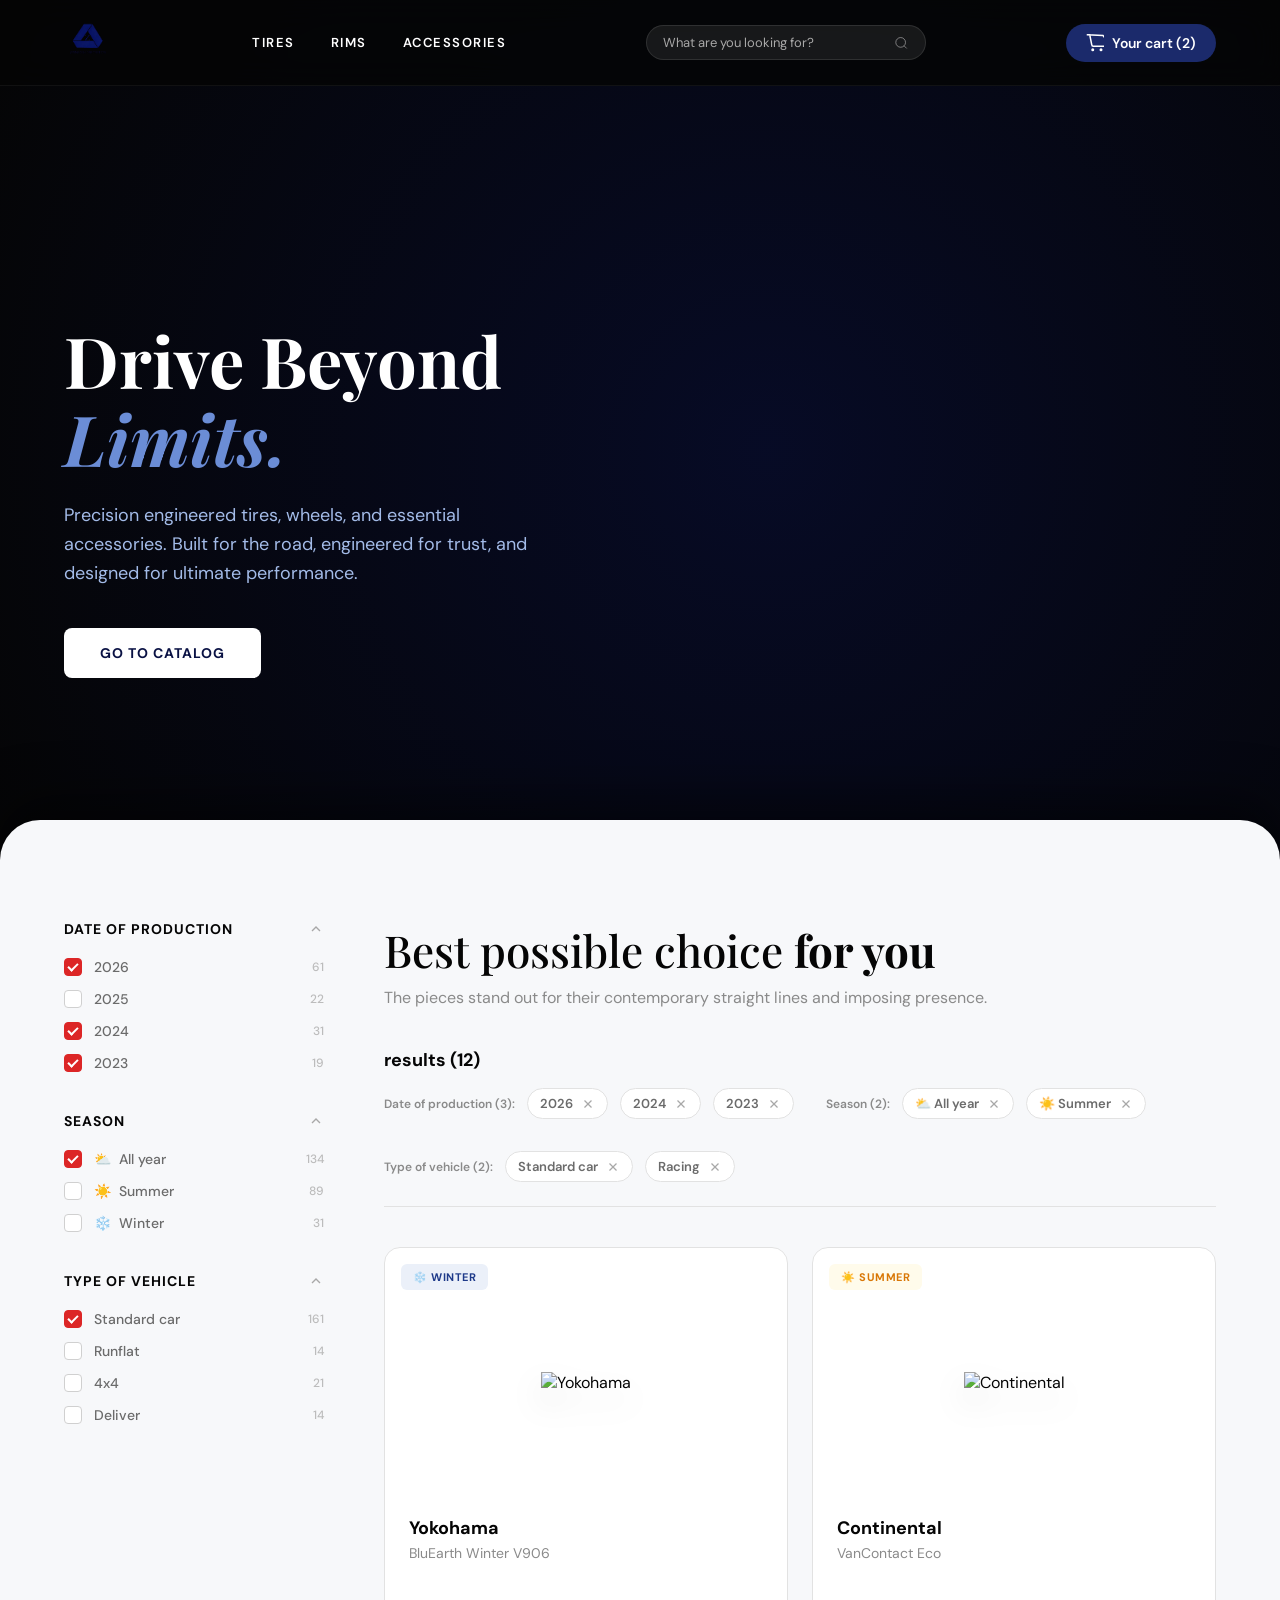
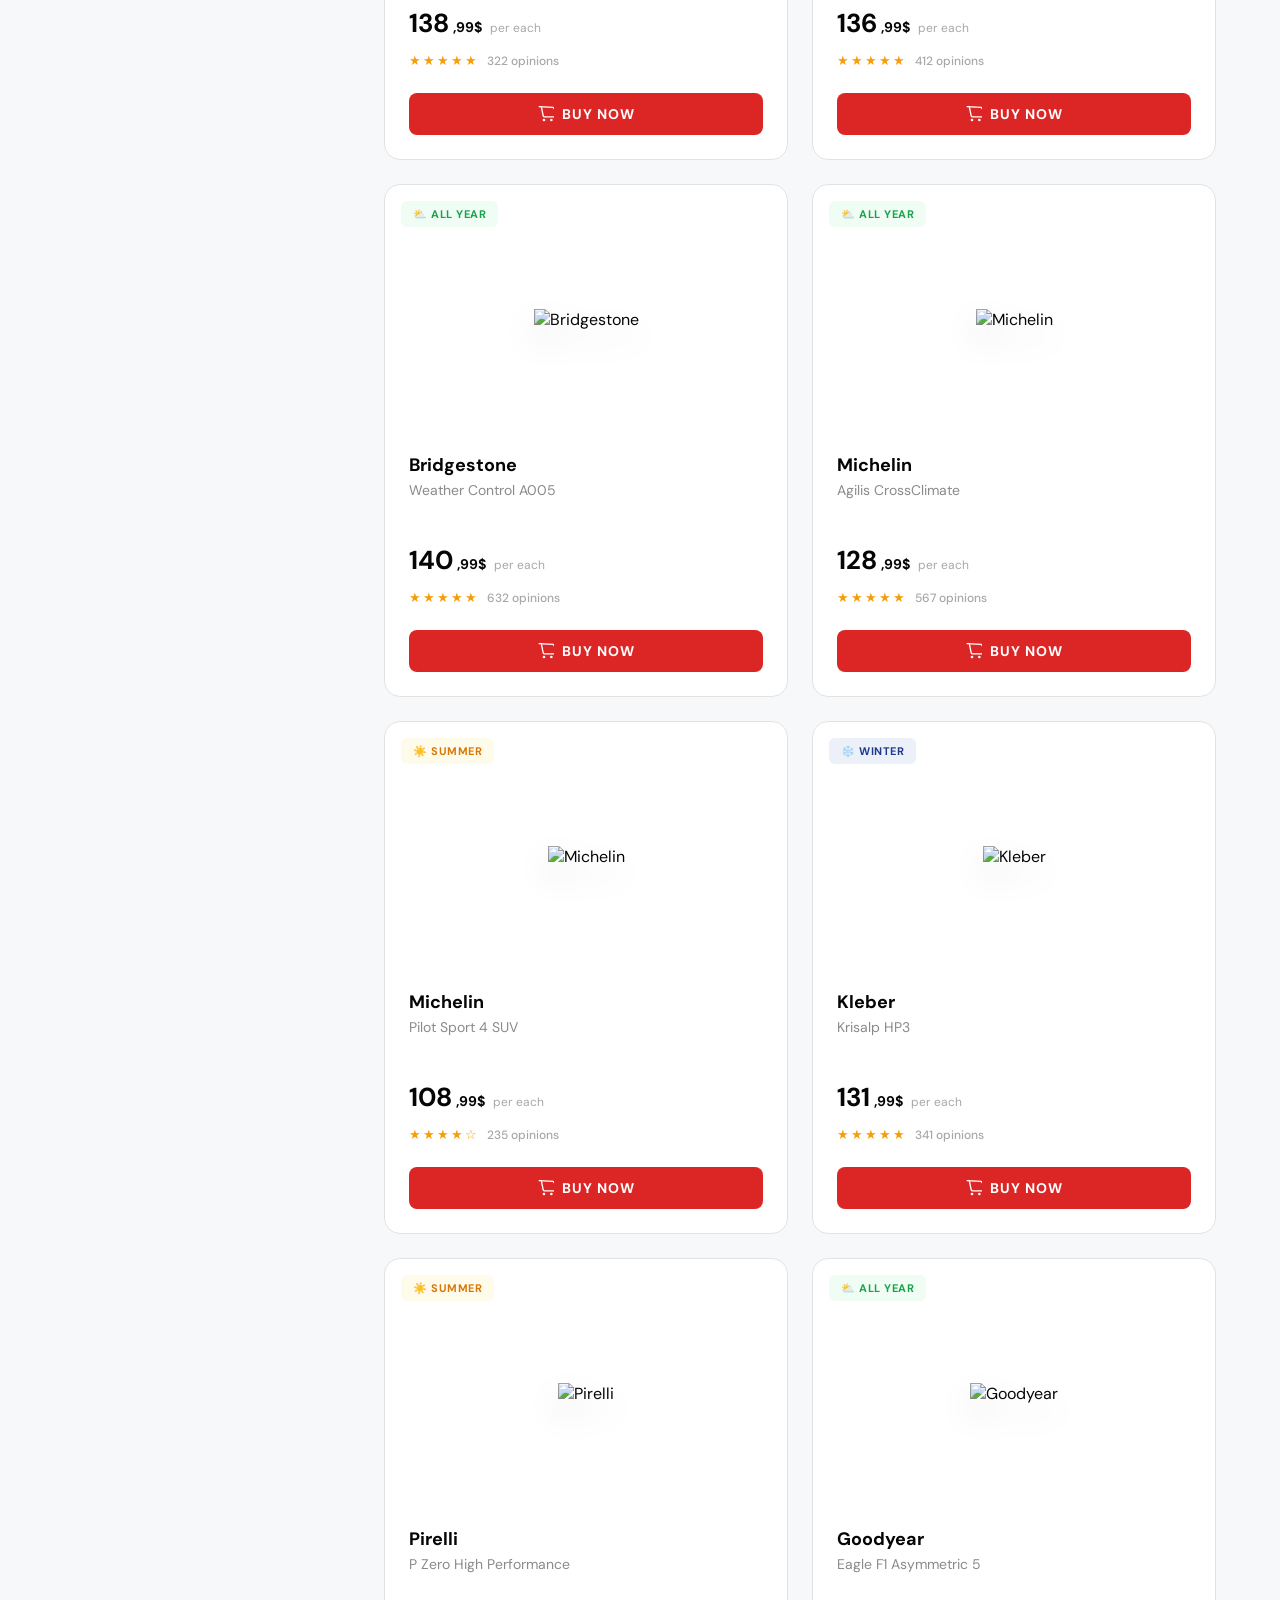
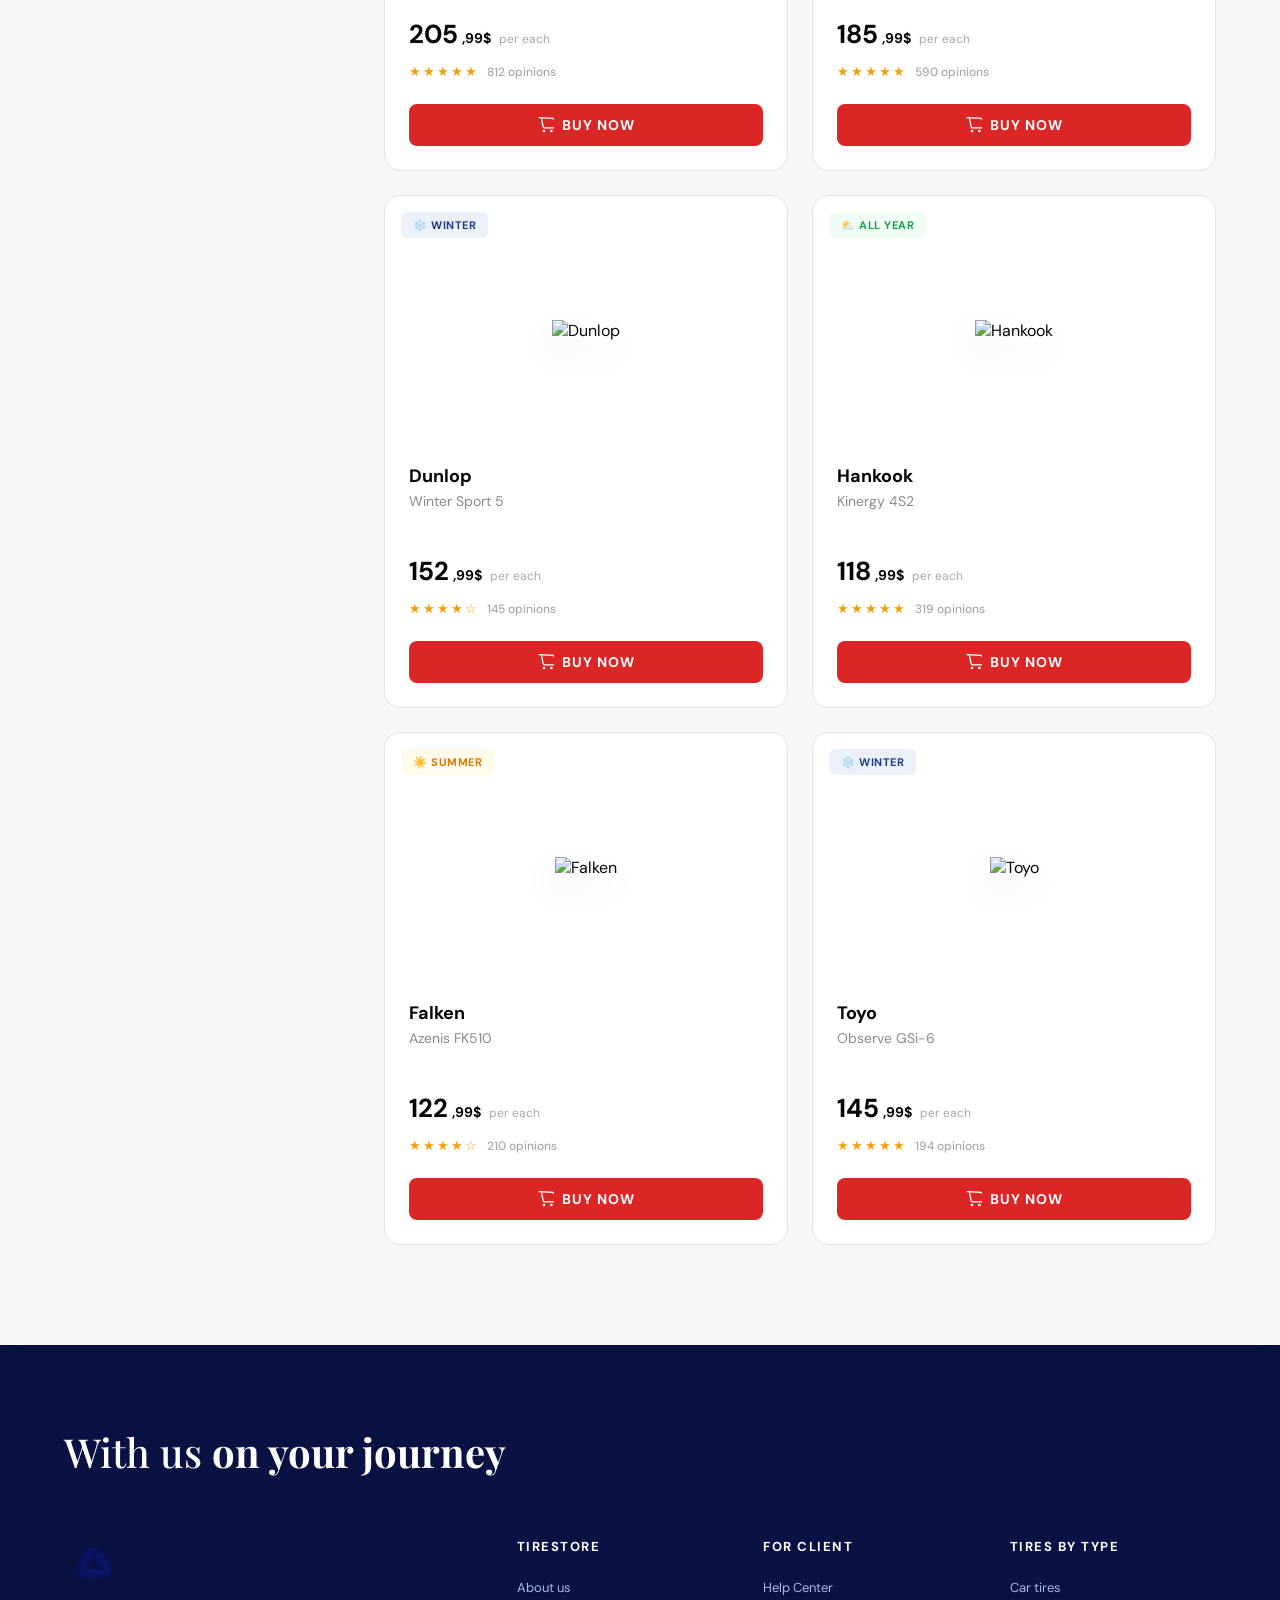
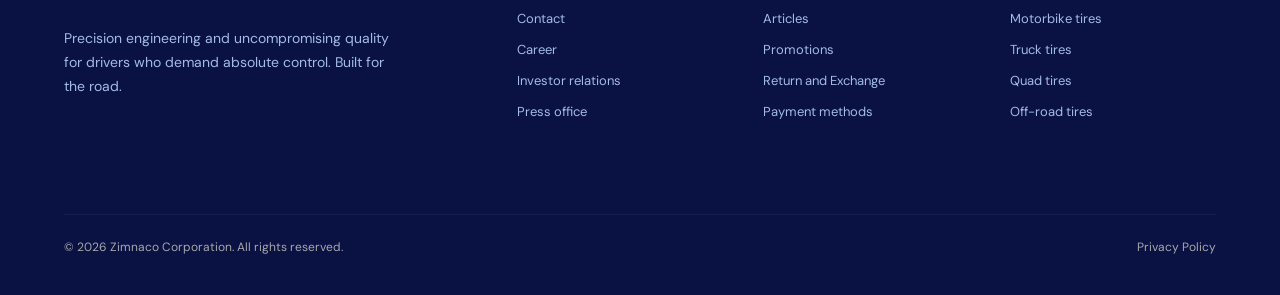
==== index.html @ 63993b73 "Initial commit: Zimnaco e-commerce website" ====
<!DOCTYPE html>
<html lang="en">
<head>
<meta charset="UTF-8">
<meta name="viewport" content="width=device-width, initial-scale=1.0">
<title>Zimnaco Corporation | Auto Forge</title>
<link rel="preconnect" href="https://fonts.googleapis.com">
<link rel="preconnect" href="https://fonts.gstatic.com" crossorigin>
<link href="https://fonts.googleapis.com/css2?family=DM+Sans:ital,opsz,wght@0,9..40,400;0,9..40,500;0,9..40,600;0,9..40,700;1,9..40,400&family=Playfair+Display:ital,wght@0,400;0,500;0,600;0,700;1,400&display=swap" rel="stylesheet">
<style>
  :root {
    /* ── ZIMNACO BRAND COLORS ── */
    --navy-900: #0A1244;
    --navy-800: #111B5E;
    --navy-700: #1B2A6B;
    --navy-600: #1E3A8A;
    --navy-500: #2548A8;
    --navy-400: #3B63C4;
    --navy-300: #6B8DD6;
    --navy-200: #A3BBE8;
    --navy-100: #D1DDEF;
    --navy-50:  #EBF0F9;

    --silver-900: #2D2D2D;
    --silver-800: #4A4A4A;
    --silver-700: #6B6B6B;
    --silver-600: #8A8A8A;
    --silver-500: #A8A8A8;
    --silver-400: #BCBCBC;
    --silver-300: #D0D0D0;
    --silver-200: #E2E2E2;
    --silver-100: #F0F0F0;
    --silver-50:  #F8F8F8;

    --white: #FFFFFF;
    --off-white: #F7F8FA;
    --black: #050505;

    --accent-red: #DC2626;
    --accent-amber: #F59E0B;
    --accent-green: #16A34A;

    /* ── TYPOGRAPHY ── */
    --font-display: 'Playfair Display', Georgia, serif;
    --font-body: 'DM Sans', 'Helvetica Neue', sans-serif;
  }

  * { margin: 0; padding: 0; box-sizing: border-box; }

  html { scroll-behavior: smooth; }

  body {
    font-family: var(--font-body);
    background-color: var(--black);
    color: var(--black);
    -webkit-font-smoothing: antialiased;
    overflow-x: hidden;
  }

  /* ── PRELOADER (MP4 Style Animation) ── */
  .preloader {
    position: fixed;
    inset: 0;
    background: var(--black);
    z-index: 9999;
    display: flex;
    align-items: center;
    justify-content: center;
    transition: opacity 0.6s ease, visibility 0.6s ease;
  }
  .preloader.hidden {
    opacity: 0;
    visibility: hidden;
  }
  .logo-pulse {
    width: 220px;
    animation: pulse 1.5s infinite alternate cubic-bezier(0.4, 0, 0.2, 1);
  }
  @keyframes pulse {
    0% { transform: scale(0.95); opacity: 0.8; filter: drop-shadow(0 0 10px rgba(59,99,196,0.2)); }
    100% { transform: scale(1.05); opacity: 1; filter: drop-shadow(0 0 35px rgba(59,99,196,0.7)); }
  }

  /* ── NAVBAR ── */
  .navbar {
    position: fixed;
    top: 0;
    width: 100%;
    background: rgba(5, 5, 5, 0.85);
    backdrop-filter: blur(16px);
    z-index: 1000;
    border-bottom: 1px solid rgba(255,255,255,0.05);
    transition: all 0.3s;
  }
  .nav-container {
    max-width: 1500px;
    margin: 0 auto;
    padding: 16px 5%;
    display: flex;
    align-items: center;
    justify-content: space-between;
  }
  .nav-logo {
    height: 48px;
    transition: transform 0.3s ease;
  }
  .nav-logo:hover {
    transform: scale(1.05);
  }
  .nav-links {
    display: flex;
    gap: 36px;
  }
  .nav-links a {
    color: var(--white);
    text-decoration: none;
    font-size: 13px;
    font-weight: 600;
    text-transform: uppercase;
    letter-spacing: 1.5px;
    transition: color 0.2s;
  }
  .nav-links a:hover { color: var(--navy-300); }
  
  .nav-search {
    display: flex;
    align-items: center;
    background: rgba(255,255,255,0.08);
    border: 1px solid rgba(255,255,255,0.1);
    border-radius: 20px;
    padding: 8px 16px;
    width: 280px;
    transition: border-color 0.3s;
  }
  .nav-search:focus-within {
    border-color: var(--navy-400);
  }
  .nav-search input {
    background: none;
    border: none;
    color: var(--white);
    outline: none;
    width: 100%;
    font-family: var(--font-body);
    font-size: 13px;
  }
  .nav-search input::placeholder { color: var(--silver-500); }
  .nav-search svg { stroke: var(--silver-400); width: 16px; height: 16px; margin-left: 8px; }
  
  .nav-cart {
    color: var(--white);
    font-size: 14px;
    font-weight: 600;
    cursor: pointer;
    display: flex;
    align-items: center;
    gap: 8px;
    background: var(--navy-700);
    padding: 10px 20px;
    border-radius: 20px;
    transition: background 0.3s;
  }
  .nav-cart:hover {
    background: var(--navy-500);
  }

  /* ── HERO (Dark Cinematic Video Style) ── */
  .hero {
    min-height: 100vh;
    display: flex;
    align-items: center;
    padding: 100px 5% 0;
    position: relative;
    overflow: hidden;
    background: #000;
  }
  .hero-video-bg {
    position: absolute;
    top: 0;
    left: 0;
    width: 100%;
    height: 100%;
    object-fit: cover;
    z-index: 0;
    opacity: 0.8;
  }
  
  /* Safari specific pseudo-element masking. Hides the big white play button that naturally appears when video ends. */
  .hero-video-bg::-webkit-media-controls,
  .hero-video-bg::-webkit-media-controls-panel,
  .hero-video-bg::-webkit-media-controls-play-button,
  .hero-video-bg::-webkit-media-controls-start-playback-button,
  .hero-video-bg::-webkit-media-controls-overlay-play-button {
    display: none !important;
    opacity: 0 !important;
    visibility: hidden !important;
    -webkit-appearance: none !important;
  }
  .hero-overlay {
    position: absolute;
    inset: 0;
    background: radial-gradient(circle at 60% 50%, rgba(17, 27, 94, 0.4) 0%, rgba(5, 5, 5, 0.95) 100%);
    z-index: 1;
    pointer-events: none;
  }
  .hero-content {
    max-width: 600px;
    z-index: 2;
    margin-left: max(0px, calc((100vw - 1500px) / 2));
    position: relative;
  }
  .hero h1 {
    font-family: var(--font-display);
    font-size: clamp(48px, 5.5vw, 84px);
    color: var(--white);
    line-height: 1.1;
    margin-bottom: 24px;
  }
  .hero h1 span { color: var(--navy-300); font-style: italic; }
  .hero p {
    font-size: 18px;
    color: var(--navy-200);
    line-height: 1.6;
    margin-bottom: 40px;
    max-width: 500px;
  }
  .hero-image {
    position: absolute;
    right: -2%;
    top: 50%;
    transform: translateY(-50%);
    width: 55%;
    z-index: 2; /* Sits above video overlay */
  }
  .hero-image img {
    width: 100%;
    height: auto;
    filter: drop-shadow(-20px 20px 60px rgba(0,0,0,0.9));
  }
  .btn {
    display: inline-flex;
    align-items: center;
    justify-content: center;
    gap: 10px;
    border: none;
    border-radius: 8px;
    padding: 16px 36px;
    font-family: var(--font-body);
    font-weight: 700;
    font-size: 14px;
    cursor: pointer;
    transition: all 0.3s cubic-bezier(0.4, 0, 0.2, 1);
    text-decoration: none;
    text-transform: uppercase;
    letter-spacing: 1px;
  }
  .btn--primary {
    background-color: var(--white);
    color: var(--navy-900);
  }
  .btn--primary:hover {
    background-color: var(--navy-100);
    transform: translateY(-2px);
    box-shadow: 0 10px 20px rgba(255,255,255,0.1);
  }

  /* ── STORE SECTION (Clear WebP Product Layout) ── */
  .store-section {
    background-color: var(--off-white);
    position: relative;
    z-index: 10;
    border-top-left-radius: 40px;
    border-top-right-radius: 40px;
    margin-top: -80px; /* Overlaps the dark hero to smoothly bridge styles */
    box-shadow: 0 -20px 50px rgba(0,0,0,0.5);
  }
  .store-container {
    display: flex;
    gap: 60px;
    max-width: 1500px;
    margin: 0 auto;
    padding: 100px 5%;
  }

  /* Sidebar Filters */
  .sidebar { width: 260px; flex-shrink: 0; }
  .filter-group { margin-bottom: 40px; }
  .filter-header {
    font-family: var(--font-body);
    font-size: 14px;
    font-weight: 700;
    color: var(--black);
    margin-bottom: 20px;
    display: flex;
    justify-content: space-between;
    align-items: center;
    text-transform: uppercase;
    letter-spacing: 1px;
  }
  .filter-header svg { width: 16px; height: 16px; stroke: var(--silver-500); stroke-width: 2; fill: none; }
  
  .checkbox-label {
    display: flex;
    align-items: center;
    margin-bottom: 14px;
    cursor: pointer;
    font-size: 14px;
    color: var(--silver-700);
    font-weight: 500;
  }
  .checkbox-label input { display: none; }
  .custom-checkbox {
    width: 18px;
    height: 18px;
    border: 1.5px solid var(--silver-300);
    border-radius: 4px;
    margin-right: 12px;
    display: flex;
    align-items: center;
    justify-content: center;
    transition: all 0.2s;
    background: var(--white);
  }
  .checkbox-label input:checked + .custom-checkbox { border-color: var(--accent-red); background: var(--accent-red); }
  .checkbox-label input:checked + .custom-checkbox::after {
    content: '';
    width: 4px; height: 8px;
    border: solid white;
    border-width: 0 2px 2px 0;
    transform: rotate(45deg);
    margin-bottom: 2px;
  }
  .checkbox-count { margin-left: auto; color: var(--silver-400); font-size: 12px; }
  .filter-icon { margin-right: 8px; font-size: 14px; }

  /* Store Main */
  .store-main { flex: 1; }
  .store-header h2 {
    font-family: var(--font-display);
    font-size: 44px;
    font-weight: 500;
    color: var(--black);
    margin-bottom: 8px;
  }
  .store-header h2 strong { font-weight: 700; }
  .store-header p {
    color: var(--silver-600);
    margin-bottom: 40px;
    font-size: 16px;
  }
  
  .results-header { margin-bottom: 16px; }
  .results-title { font-weight: 700; font-size: 18px; color: var(--black); }
  
  .active-filters-row {
    display: flex;
    flex-wrap: wrap;
    gap: 32px;
    margin-bottom: 40px;
    padding-bottom: 24px;
    border-bottom: 1px solid var(--silver-200);
  }
  .filter-category { display: flex; align-items: center; gap: 12px; flex-wrap: wrap; }
  .cat-name { font-size: 12px; color: var(--silver-600); font-weight: 600; }
  .active-tag {
    background: var(--white);
    border: 1px solid var(--silver-200);
    padding: 6px 12px;
    border-radius: 20px;
    font-size: 13px;
    color: var(--silver-700);
    font-weight: 600;
    display: flex;
    align-items: center;
    gap: 8px;
    cursor: pointer;
    transition: all 0.2s;
  }
  .active-tag:hover { background: var(--silver-50); border-color: var(--navy-300); color: var(--navy-900); }
  .active-tag svg { width: 14px; height: 14px; stroke: var(--silver-500); stroke-width: 2; }

  /* Product Grid */
  .product-grid {
    display: grid;
    grid-template-columns: repeat(auto-fill, minmax(280px, 1fr));
    gap: 24px;
  }
  .product-card {
    background: var(--white);
    border: 1px solid var(--silver-200);
    border-radius: 16px;
    padding: 24px;
    transition: transform 0.4s cubic-bezier(0.175, 0.885, 0.32, 1.275), box-shadow 0.4s;
    display: flex;
    flex-direction: column;
  }
  .product-card:hover {
    transform: translateY(-8px);
    box-shadow: 0 20px 40px rgba(10,18,68,0.06);
    border-color: var(--navy-200);
  }
  .card-image-wrap {
    position: relative;
    height: 220px;
    display: flex;
    align-items: center;
    justify-content: center;
    margin-bottom: 24px;
  }
  .card-badge {
    position: absolute;
    top: -8px;
    left: -8px;
    padding: 6px 12px;
    border-radius: 6px;
    font-size: 11px;
    font-weight: 700;
    display: flex;
    align-items: center;
    gap: 6px;
    text-transform: uppercase;
    letter-spacing: 0.5px;
    z-index: 2;
  }
  .card-badge.winter { background: var(--navy-50); color: var(--navy-600); }
  .card-badge.summer { background: #FFFBEB; color: #D97706; }
  .card-badge.all { background: #F0FDF4; color: var(--accent-green); }

  .card-image-wrap img {
    max-height: 95%;
    max-width: 95%;
    object-fit: contain;
    mix-blend-mode: multiply;
    filter: drop-shadow(0 15px 15px rgba(0,0,0,0.1));
    transition: transform 0.5s ease;
  }
  .product-card:hover .card-image-wrap img { transform: scale(1.06) rotate(2deg); }

  .card-brand { font-weight: 700; font-size: 18px; color: var(--black); margin-bottom: 4px; }
  .card-title { font-size: 14px; color: var(--silver-600); margin-bottom: 20px; flex-grow: 1; min-height: 42px;}
  
  .card-price-row { display: flex; align-items: baseline; gap: 4px; margin-bottom: 12px; }
  .price-main { font-size: 26px; font-weight: 700; color: var(--black); }
  .price-sub { font-size: 14px; font-weight: 700; color: var(--black); }
  .price-unit { font-size: 12px; color: var(--silver-500); margin-left: 4px; }
  
  .card-rating { display: flex; align-items: center; gap: 8px; margin-bottom: 24px; }
  .stars { color: var(--accent-amber); font-size: 13px; letter-spacing: 2px; }
  .opinions { font-size: 12px; color: var(--silver-500); font-weight: 500;}
  
  .btn--accent {
    background-color: var(--accent-red);
    color: var(--white);
    width: 100%;
    padding: 12px;
    border-radius: 8px;
    border: none;
    cursor: pointer;
    font-weight: 700;
    display: flex;
    align-items: center;
    justify-content: center;
    gap: 8px;
    transition: all 0.3s;
  }
  .btn--accent:hover { background-color: #B91C1C; transform: translateY(-2px); box-shadow: 0 8px 20px rgba(220,38,38,0.2); }

  /* ── FOOTER ── */
  .footer {
    background: var(--navy-900);
    color: var(--white);
    padding: 80px 5% 40px;
  }
  .footer-container { max-width: 1500px; margin: 0 auto; }
  .footer-top h2 { font-family: var(--font-display); font-size: 40px; margin-bottom: 60px; font-weight: 500; }
  .footer-top h2 strong { font-weight: 700; }
  
  .footer-links {
    display: grid;
    grid-template-columns: 2fr 1fr 1fr 1fr;
    gap: 40px;
    margin-bottom: 80px;
  }
  .footer-logo { height: 60px; margin-bottom: 24px; }
  .footer-desc { color: var(--navy-200); font-size: 14px; line-height: 1.7; max-width: 340px; }
  
  .footer-col h4 { font-size: 13px; margin-bottom: 24px; text-transform: uppercase; letter-spacing: 1.5px; }
  .footer-col a {
    display: block;
    color: var(--navy-200);
    text-decoration: none;
    font-size: 13px;
    margin-bottom: 14px;
    transition: color 0.2s;
  }
  .footer-col a:hover { color: var(--white); }
  
  .footer-bottom {
    display: flex;
    justify-content: space-between;
    align-items: center;
    border-top: 1px solid rgba(255,255,255,0.05);
    padding-top: 24px;
    font-size: 12px;
    color: var(--silver-500);
  }

  /* ── ANIMATIONS ── */
  .reveal { opacity: 0; transform: translateY(40px); transition: opacity 0.8s ease, transform 0.8s ease; }
  .reveal.visible { opacity: 1; transform: translateY(0); }
  .reveal-right { opacity: 0; transform: translateX(50px) translateY(-50%); transition: opacity 1s ease, transform 1s ease; }
  .reveal-right.visible { opacity: 1; transform: translateX(0) translateY(-50%); }

  /* ── RESPONSIVE ── */
  @media (max-width: 1024px) {
    .store-container { flex-direction: column; }
    .sidebar { width: 100%; display: grid; grid-template-columns: repeat(3, 1fr); gap: 24px; }
    .hero { flex-direction: column; padding-top: 140px; text-align: center; }
    .hero-content { margin: 0 auto; }
    .hero-image { position: relative; width: 100%; transform: none; right: 0; top: 0; margin-top: 40px; }
    .reveal-right { transform: translateY(50px); }
    .reveal-right.visible { transform: translateY(0); }
    .footer-links { grid-template-columns: 1fr 1fr; }
  }
  @media (max-width: 768px) {
    .sidebar { grid-template-columns: 1fr; }
    .nav-links, .nav-search { display: none; }
    .footer-links { grid-template-columns: 1fr; }
  }
</style>
</head>
<body>

  <div class="preloader" id="preloader">
    <img src="logo.png" alt="Zimnaco Corporation" class="logo-pulse">
  </div>

  <nav class="navbar">
    <div class="nav-container">
      <a href="#home" title="Zimnaco Home">
        <img src="logo.png" alt="Zimnaco" class="nav-logo">
      </a>
      <div class="nav-links">
        <a href="#store">Tires</a>
        <a href="#rims">Rims</a>
        <a href="#accessories">Accessories</a>
      </div>
      <div class="nav-search">
        <input type="text" placeholder="What are you looking for?">
        <svg viewBox="0 0 24 24" fill="none"><circle cx="11" cy="11" r="8"/><line x1="21" y1="21" x2="16.65" y2="16.65"/></svg>
      </div>
      <div class="nav-cart" onclick="alert('Cart demo loaded')">
        <svg width="18" height="18" viewBox="0 0 24 24" fill="none" stroke="currentColor" stroke-width="2"><circle cx="9" cy="21" r="1"/><circle cx="20" cy="21" r="1"/><path d="M1 1h4l2.68 13.39a2 2 0 0 0 2 2h14a2 2 0 0 0 2-2V6l-3-4z"/></svg>
        <span>Your cart (2)</span>
      </div>
    </div>
  </nav>

  <header class="hero" id="home">
    <video class="hero-video-bg" id="heroVideo" autoplay muted playsinline disablePictureInPicture x-webkit-airplay="deny">
      <source src="Animated_Logo_Transition_for_Website_Hero.mp4" type="video/mp4">
    </video>
    <canvas class="hero-video-bg" id="heroCanvas" style="opacity: 0;"></canvas>
    <div class="hero-overlay"></div>
    
    <div class="hero-content reveal">
      <h1>Drive Beyond<br><span>Limits.</span></h1>
      <p>Precision engineered tires, wheels, and essential accessories. Built for the road, engineered for trust, and designed for ultimate performance.</p>
      <a href="#store" class="btn btn--primary">Go To Catalog</a>
    </div>
  </header>

  <section class="store-section" id="store">
    <div class="store-container">
      
      <aside class="sidebar reveal">
        <div class="filter-group">
          <div class="filter-header">
            Date of production
            <svg viewBox="0 0 24 24"><polyline points="18 15 12 9 6 15"/></svg>
          </div>
          <label class="checkbox-label">
            <input type="checkbox" checked>
            <div class="custom-checkbox"></div>
            <span class="checkbox-text">2026</span>
            <span class="checkbox-count">61</span>
          </label>
          <label class="checkbox-label">
            <input type="checkbox">
            <div class="custom-checkbox"></div>
            <span class="checkbox-text">2025</span>
            <span class="checkbox-count">22</span>
          </label>
          <label class="checkbox-label">
            <input type="checkbox" checked>
            <div class="custom-checkbox"></div>
            <span class="checkbox-text">2024</span>
            <span class="checkbox-count">31</span>
          </label>
          <label class="checkbox-label">
            <input type="checkbox" checked>
            <div class="custom-checkbox"></div>
            <span class="checkbox-text">2023</span>
            <span class="checkbox-count">19</span>
          </label>
        </div>

        <div class="filter-group">
          <div class="filter-header">
            Season
            <svg viewBox="0 0 24 24"><polyline points="18 15 12 9 6 15"/></svg>
          </div>
          <label class="checkbox-label">
            <input type="checkbox" checked>
            <div class="custom-checkbox"></div>
            <span class="filter-icon">⛅</span>
            <span class="checkbox-text">All year</span>
            <span class="checkbox-count">134</span>
          </label>
          <label class="checkbox-label">
            <input type="checkbox">
            <div class="custom-checkbox"></div>
            <span class="filter-icon">☀️</span>
            <span class="checkbox-text">Summer</span>
            <span class="checkbox-count">89</span>
          </label>
          <label class="checkbox-label">
            <input type="checkbox">
            <div class="custom-checkbox"></div>
            <span class="filter-icon">❄️</span>
            <span class="checkbox-text">Winter</span>
            <span class="checkbox-count">31</span>
          </label>
        </div>

        <div class="filter-group">
          <div class="filter-header">
            Type of vehicle
            <svg viewBox="0 0 24 24"><polyline points="18 15 12 9 6 15"/></svg>
          </div>
          <label class="checkbox-label">
            <input type="checkbox" checked>
            <div class="custom-checkbox"></div>
            <span class="checkbox-text">Standard car</span>
            <span class="checkbox-count">161</span>
          </label>
          <label class="checkbox-label">
            <input type="checkbox">
            <div class="custom-checkbox"></div>
            <span class="checkbox-text">Runflat</span>
            <span class="checkbox-count">14</span>
          </label>
          <label class="checkbox-label">
            <input type="checkbox">
            <div class="custom-checkbox"></div>
            <span class="checkbox-text">4x4</span>
            <span class="checkbox-count">21</span>
          </label>
          <label class="checkbox-label">
            <input type="checkbox">
            <div class="custom-checkbox"></div>
            <span class="checkbox-text">Deliver</span>
            <span class="checkbox-count">14</span>
          </label>
        </div>
      </aside>

      <main class="store-main">
        <div class="store-header reveal">
          <h2>Best possible choice <strong>for you</strong></h2>
          <p>The pieces stand out for their contemporary straight lines and imposing presence.</p>
        </div>

        <div class="results-header reveal">
          <span class="results-title">results (141)</span>
        </div>
        
        <div class="active-filters-row reveal">
          <div class="filter-category">
            <span class="cat-name">Date of production (3):</span>
            <span class="active-tag">2026 <svg viewBox="0 0 24 24" fill="none"><line x1="18" y1="6" x2="6" y2="18"/><line x1="6" y1="6" x2="18" y2="18"/></svg></span>
            <span class="active-tag">2024 <svg viewBox="0 0 24 24" fill="none"><line x1="18" y1="6" x2="6" y2="18"/><line x1="6" y1="6" x2="18" y2="18"/></svg></span>
            <span class="active-tag">2023 <svg viewBox="0 0 24 24" fill="none"><line x1="18" y1="6" x2="6" y2="18"/><line x1="6" y1="6" x2="18" y2="18"/></svg></span>
          </div>
          <div class="filter-category">
            <span class="cat-name">Season (2):</span>
            <span class="active-tag">⛅ All year <svg viewBox="0 0 24 24" fill="none"><line x1="18" y1="6" x2="6" y2="18"/><line x1="6" y1="6" x2="18" y2="18"/></svg></span>
            <span class="active-tag">☀️ Summer <svg viewBox="0 0 24 24" fill="none"><line x1="18" y1="6" x2="6" y2="18"/><line x1="6" y1="6" x2="18" y2="18"/></svg></span>
          </div>
          <div class="filter-category">
            <span class="cat-name">Type of vehicle (2):</span>
            <span class="active-tag">Standard car <svg viewBox="0 0 24 24" fill="none"><line x1="18" y1="6" x2="6" y2="18"/><line x1="6" y1="6" x2="18" y2="18"/></svg></span>
            <span class="active-tag">Racing <svg viewBox="0 0 24 24" fill="none"><line x1="18" y1="6" x2="6" y2="18"/><line x1="6" y1="6" x2="18" y2="18"/></svg></span>
          </div>
        </div>

        <div class="product-grid">
          
          <div class="product-card reveal">
            <div class="card-image-wrap">
              <div class="card-badge winter">❄️ Winter</div>
              <img src="https://images.unsplash.com/photo-1599406086771-47fb2bf12a7d?auto=format&fit=crop&q=80&w=400" alt="Yokohama" loading="lazy">
            </div>
            <div class="card-brand">Yokohama</div>
            <div class="card-title">BluEarth Winter V906</div>
            <div class="card-price-row">
              <span class="price-main">138</span><span class="price-sub">,99$</span><span class="price-unit">per each</span>
            </div>
            <div class="card-rating">
              <span class="stars">★★★★★</span>
              <span class="opinions">322 opinions</span>
            </div>
            <button class="btn btn--accent" onclick="alert('Added to cart')">
              <svg width="16" height="16" viewBox="0 0 24 24" fill="none" stroke="currentColor" stroke-width="2"><circle cx="9" cy="21" r="1"/><circle cx="20" cy="21" r="1"/><path d="M1 1h4l2.68 13.39a2 2 0 0 0 2 2h14a2 2 0 0 0 2-2V6l-3-4z"/></svg>
              Buy now
            </button>
          </div>

          <div class="product-card reveal">
            <div class="card-image-wrap">
              <div class="card-badge summer">☀️ Summer</div>
              <img src="https://images.unsplash.com/photo-1599406086771-47fb2bf12a7d?auto=format&fit=crop&q=80&w=400" alt="Continental" loading="lazy">
            </div>
            <div class="card-brand">Continental</div>
            <div class="card-title">VanContact Eco</div>
            <div class="card-price-row">
              <span class="price-main">136</span><span class="price-sub">,99$</span><span class="price-unit">per each</span>
            </div>
            <div class="card-rating">
              <span class="stars">★★★★★</span>
              <span class="opinions">412 opinions</span>
            </div>
            <button class="btn btn--accent" onclick="alert('Added to cart')">
              <svg width="16" height="16" viewBox="0 0 24 24" fill="none" stroke="currentColor" stroke-width="2"><circle cx="9" cy="21" r="1"/><circle cx="20" cy="21" r="1"/><path d="M1 1h4l2.68 13.39a2 2 0 0 0 2 2h14a2 2 0 0 0 2-2V6l-3-4z"/></svg>
              Buy now
            </button>
          </div>

          <div class="product-card reveal">
            <div class="card-image-wrap">
              <div class="card-badge all">⛅ All year</div>
              <img src="https://images.unsplash.com/photo-1599406086771-47fb2bf12a7d?auto=format&fit=crop&q=80&w=400" alt="Bridgestone" loading="lazy">
            </div>
            <div class="card-brand">Bridgestone</div>
            <div class="card-title">Weather Control A005</div>
            <div class="card-price-row">
              <span class="price-main">140</span><span class="price-sub">,99$</span><span class="price-unit">per each</span>
            </div>
            <div class="card-rating">
              <span class="stars">★★★★★</span>
              <span class="opinions">632 opinions</span>
            </div>
            <button class="btn btn--accent" onclick="alert('Added to cart')">
              <svg width="16" height="16" viewBox="0 0 24 24" fill="none" stroke="currentColor" stroke-width="2"><circle cx="9" cy="21" r="1"/><circle cx="20" cy="21" r="1"/><path d="M1 1h4l2.68 13.39a2 2 0 0 0 2 2h14a2 2 0 0 0 2-2V6l-3-4z"/></svg>
              Buy now
            </button>
          </div>

          <div class="product-card reveal">
            <div class="card-image-wrap">
              <div class="card-badge all">⛅ All year</div>
              <img src="https://images.unsplash.com/photo-1599406086771-47fb2bf12a7d?auto=format&fit=crop&q=80&w=400" alt="Michelin" loading="lazy">
            </div>
            <div class="card-brand">Michelin</div>
            <div class="card-title">Agilis CrossClimate</div>
            <div class="card-price-row">
              <span class="price-main">128</span><span class="price-sub">,99$</span><span class="price-unit">per each</span>
            </div>
            <div class="card-rating">
              <span class="stars">★★★★★</span>
              <span class="opinions">567 opinions</span>
            </div>
            <button class="btn btn--accent" onclick="alert('Added to cart')">
              <svg width="16" height="16" viewBox="0 0 24 24" fill="none" stroke="currentColor" stroke-width="2"><circle cx="9" cy="21" r="1"/><circle cx="20" cy="21" r="1"/><path d="M1 1h4l2.68 13.39a2 2 0 0 0 2 2h14a2 2 0 0 0 2-2V6l-3-4z"/></svg>
              Buy now
            </button>
          </div>

          <div class="product-card reveal">
            <div class="card-image-wrap">
              <div class="card-badge summer">☀️ Summer</div>
              <img src="https://images.unsplash.com/photo-1599406086771-47fb2bf12a7d?auto=format&fit=crop&q=80&w=400" alt="Michelin" loading="lazy">
            </div>
            <div class="card-brand">Michelin</div>
            <div class="card-title">Pilot Sport 4 SUV</div>
            <div class="card-price-row">
              <span class="price-main">108</span><span class="price-sub">,99$</span><span class="price-unit">per each</span>
            </div>
            <div class="card-rating">
              <span class="stars">★★★★☆</span>
              <span class="opinions">235 opinions</span>
            </div>
            <button class="btn btn--accent" onclick="alert('Added to cart')">
              <svg width="16" height="16" viewBox="0 0 24 24" fill="none" stroke="currentColor" stroke-width="2"><circle cx="9" cy="21" r="1"/><circle cx="20" cy="21" r="1"/><path d="M1 1h4l2.68 13.39a2 2 0 0 0 2 2h14a2 2 0 0 0 2-2V6l-3-4z"/></svg>
              Buy now
            </button>
          </div>

          <div class="product-card reveal">
            <div class="card-image-wrap">
              <div class="card-badge winter">❄️ Winter</div>
              <img src="https://images.unsplash.com/photo-1599406086771-47fb2bf12a7d?auto=format&fit=crop&q=80&w=400" alt="Kleber" loading="lazy">
            </div>
            <div class="card-brand">Kleber</div>
            <div class="card-title">Krisalp HP3</div>
            <div class="card-price-row">
              <span class="price-main">131</span><span class="price-sub">,99$</span><span class="price-unit">per each</span>
            </div>
            <div class="card-rating">
              <span class="stars">★★★★★</span>
              <span class="opinions">341 opinions</span>
            </div>
            <button class="btn btn--accent" onclick="alert('Added to cart')">
              <svg width="16" height="16" viewBox="0 0 24 24" fill="none" stroke="currentColor" stroke-width="2"><circle cx="9" cy="21" r="1"/><circle cx="20" cy="21" r="1"/><path d="M1 1h4l2.68 13.39a2 2 0 0 0 2 2h14a2 2 0 0 0 2-2V6l-3-4z"/></svg>
              Buy now
            </button>
          </div>

          <!-- Extra Placeholders added -->
          <div class="product-card reveal">
            <div class="card-image-wrap">
              <div class="card-badge summer">☀️ Summer</div>
              <img src="https://images.unsplash.com/photo-1580273916550-e323be2ae537?auto=format&fit=crop&q=80&w=400" alt="Pirelli" loading="lazy">
            </div>
            <div class="card-brand">Pirelli</div>
            <div class="card-title">P Zero High Performance</div>
            <div class="card-price-row">
              <span class="price-main">205</span><span class="price-sub">,99$</span><span class="price-unit">per each</span>
            </div>
            <div class="card-rating">
              <span class="stars">★★★★★</span>
              <span class="opinions">812 opinions</span>
            </div>
            <button class="btn btn--accent" onclick="alert('Added to cart')">
              <svg width="16" height="16" viewBox="0 0 24 24" fill="none" stroke="currentColor" stroke-width="2"><circle cx="9" cy="21" r="1"/><circle cx="20" cy="21" r="1"/><path d="M1 1h4l2.68 13.39a2 2 0 0 0 2 2h14a2 2 0 0 0 2-2V6l-3-4z"/></svg>
              Buy now
            </button>
          </div>

          <div class="product-card reveal">
            <div class="card-image-wrap">
              <div class="card-badge all">⛅ All year</div>
              <img src="https://images.unsplash.com/photo-1600706432502-77a0e2932287?auto=format&fit=crop&q=80&w=400" alt="Goodyear" loading="lazy">
            </div>
            <div class="card-brand">Goodyear</div>
            <div class="card-title">Eagle F1 Asymmetric 5</div>
            <div class="card-price-row">
              <span class="price-main">185</span><span class="price-sub">,99$</span><span class="price-unit">per each</span>
            </div>
            <div class="card-rating">
              <span class="stars">★★★★★</span>
              <span class="opinions">590 opinions</span>
            </div>
            <button class="btn btn--accent" onclick="alert('Added to cart')">
              <svg width="16" height="16" viewBox="0 0 24 24" fill="none" stroke="currentColor" stroke-width="2"><circle cx="9" cy="21" r="1"/><circle cx="20" cy="21" r="1"/><path d="M1 1h4l2.68 13.39a2 2 0 0 0 2 2h14a2 2 0 0 0 2-2V6l-3-4z"/></svg>
              Buy now
            </button>
          </div>

          <div class="product-card reveal">
            <div class="card-image-wrap">
              <div class="card-badge winter">❄️ Winter</div>
              <img src="https://images.unsplash.com/photo-1599406086771-47fb2bf12a7d?auto=format&fit=crop&q=80&w=400" alt="Dunlop" loading="lazy">
            </div>
            <div class="card-brand">Dunlop</div>
            <div class="card-title">Winter Sport 5</div>
            <div class="card-price-row">
              <span class="price-main">152</span><span class="price-sub">,99$</span><span class="price-unit">per each</span>
            </div>
            <div class="card-rating">
              <span class="stars">★★★★☆</span>
              <span class="opinions">145 opinions</span>
            </div>
            <button class="btn btn--accent" onclick="alert('Added to cart')">
              <svg width="16" height="16" viewBox="0 0 24 24" fill="none" stroke="currentColor" stroke-width="2"><circle cx="9" cy="21" r="1"/><circle cx="20" cy="21" r="1"/><path d="M1 1h4l2.68 13.39a2 2 0 0 0 2 2h14a2 2 0 0 0 2-2V6l-3-4z"/></svg>
              Buy now
            </button>
          </div>
          
          <div class="product-card reveal">
            <div class="card-image-wrap">
              <div class="card-badge all">⛅ All year</div>
              <img src="https://images.unsplash.com/photo-1580273916550-e323be2ae537?auto=format&fit=crop&q=80&w=400" alt="Hankook" loading="lazy">
            </div>
            <div class="card-brand">Hankook</div>
            <div class="card-title">Kinergy 4S2</div>
            <div class="card-price-row">
              <span class="price-main">118</span><span class="price-sub">,99$</span><span class="price-unit">per each</span>
            </div>
            <div class="card-rating">
              <span class="stars">★★★★★</span>
              <span class="opinions">319 opinions</span>
            </div>
            <button class="btn btn--accent" onclick="alert('Added to cart')">
              <svg width="16" height="16" viewBox="0 0 24 24" fill="none" stroke="currentColor" stroke-width="2"><circle cx="9" cy="21" r="1"/><circle cx="20" cy="21" r="1"/><path d="M1 1h4l2.68 13.39a2 2 0 0 0 2 2h14a2 2 0 0 0 2-2V6l-3-4z"/></svg>
              Buy now
            </button>
          </div>

          <div class="product-card reveal">
            <div class="card-image-wrap">
              <div class="card-badge summer">☀️ Summer</div>
              <img src="https://images.unsplash.com/photo-1599406086771-47fb2bf12a7d?auto=format&fit=crop&q=80&w=400" alt="Falken" loading="lazy">
            </div>
            <div class="card-brand">Falken</div>
            <div class="card-title">Azenis FK510</div>
            <div class="card-price-row">
              <span class="price-main">122</span><span class="price-sub">,99$</span><span class="price-unit">per each</span>
            </div>
            <div class="card-rating">
              <span class="stars">★★★★☆</span>
              <span class="opinions">210 opinions</span>
            </div>
            <button class="btn btn--accent" onclick="alert('Added to cart')">
              <svg width="16" height="16" viewBox="0 0 24 24" fill="none" stroke="currentColor" stroke-width="2"><circle cx="9" cy="21" r="1"/><circle cx="20" cy="21" r="1"/><path d="M1 1h4l2.68 13.39a2 2 0 0 0 2 2h14a2 2 0 0 0 2-2V6l-3-4z"/></svg>
              Buy now
            </button>
          </div>

          <div class="product-card reveal">
            <div class="card-image-wrap">
              <div class="card-badge winter">❄️ Winter</div>
              <img src="https://images.unsplash.com/photo-1600706432502-77a0e2932287?auto=format&fit=crop&q=80&w=400" alt="Toyo" loading="lazy">
            </div>
            <div class="card-brand">Toyo</div>
            <div class="card-title">Observe GSi-6</div>
            <div class="card-price-row">
              <span class="price-main">145</span><span class="price-sub">,99$</span><span class="price-unit">per each</span>
            </div>
            <div class="card-rating">
              <span class="stars">★★★★★</span>
              <span class="opinions">194 opinions</span>
            </div>
            <button class="btn btn--accent" onclick="alert('Added to cart')">
              <svg width="16" height="16" viewBox="0 0 24 24" fill="none" stroke="currentColor" stroke-width="2"><circle cx="9" cy="21" r="1"/><circle cx="20" cy="21" r="1"/><path d="M1 1h4l2.68 13.39a2 2 0 0 0 2 2h14a2 2 0 0 0 2-2V6l-3-4z"/></svg>
              Buy now
            </button>
          </div>

        </div>
      </main>
    </div>
  </section>

  <footer class="footer">
    <div class="footer-container">
      <div class="footer-top reveal">
        <h2>With us <strong>on your journey</strong></h2>
      </div>
      <div class="footer-links reveal">
        <div class="footer-col">
          <img src="logo.png" alt="Zimnaco" class="footer-logo">
          <p class="footer-desc">Precision engineering and uncompromising quality for drivers who demand absolute control. Built for the road.</p>
        </div>
        <div class="footer-col">
          <h4>Tirestore</h4>
          <a href="#about">About us</a>
          <a href="#contact">Contact</a>
          <a href="#career">Career</a>
          <a href="#investors">Investor relations</a>
          <a href="#press">Press office</a>
        </div>
        <div class="footer-col">
          <h4>For client</h4>
          <a href="#help">Help Center</a>
          <a href="#articles">Articles</a>
          <a href="#promotions">Promotions</a>
          <a href="#returns">Return and Exchange</a>
          <a href="#payment">Payment methods</a>
        </div>
        <div class="footer-col">
          <h4>Tires by type</h4>
          <a href="#car-tires">Car tires</a>
          <a href="#motorbike-tires">Motorbike tires</a>
          <a href="#truck-tires">Truck tires</a>
          <a href="#quad-tires">Quad tires</a>
          <a href="#off-road">Off-road tires</a>
        </div>
      </div>
      <div class="footer-bottom">
        <span>&copy; 2026 Zimnaco Corporation. All rights reserved.</span>
        <a href="#privacy" style="color:var(--silver-500); text-decoration: none;">Privacy Policy</a>
      </div>
    </div>
  </footer>

  <script>
    // --- VIDEO: Boot independently, before anything else runs ---
    // This must run before the preloader logic so Safari sees the video
    // as active and visible from frame 1, avoiding its autoplay throttle.
    (function() {
      const heroVideo = document.getElementById('heroVideo');
      const heroCanvas = document.getElementById('heroCanvas');
      if (!heroVideo) return;

      // Stamp all required Safari attributes directly via JS as a belt-and-suspenders guarantee
      heroVideo.muted = true;
      heroVideo.defaultMuted = true;

      // Canvas swap: when video ends, freeze final frame on canvas so no play button appears
      let hasSwapped = false;
      function swapToCanvas() {
        if (hasSwapped || !heroCanvas) return;
        hasSwapped = true;
        heroCanvas.width = heroVideo.videoWidth || 1920;
        heroCanvas.height = heroVideo.videoHeight || 1080;
        heroCanvas.getContext('2d').drawImage(heroVideo, 0, 0, heroCanvas.width, heroCanvas.height);
        heroCanvas.style.opacity = '0.8';
        heroVideo.style.display = 'none';
        heroVideo.remove();
      }

      heroVideo.addEventListener('timeupdate', function() {
        if (!hasSwapped && heroVideo.duration > 0 && heroVideo.currentTime >= heroVideo.duration - 0.15) {
          swapToCanvas();
        }
      });
      heroVideo.addEventListener('ended', swapToCanvas);
    })();

    // --- PRELOADER ---
    document.addEventListener('DOMContentLoaded', () => {
      const preloader = document.getElementById('preloader');
      setTimeout(() => {
        if (preloader) preloader.classList.add('hidden');
        setTimeout(() => {
          document.querySelectorAll('.hero .reveal, .hero .reveal-right').forEach(el => el.classList.add('visible'));
        }, 150);
      }, 500);
    });

    // --- SCROLL REVEAL ---
    const observer = new IntersectionObserver((entries) => {
      entries.forEach(entry => {
        if (entry.isIntersecting) {
          entry.target.classList.add('visible');
          observer.unobserve(entry.target);
        }
      });
    }, { threshold: 0.1 });

    document.querySelectorAll('.reveal, .reveal-right').forEach(el => {
      if (!el.closest('.hero')) observer.observe(el);
    });
    // --- Product Filtering Logic ---
    const searchInput = document.querySelector('.nav-search input');
    const checkboxes = document.querySelectorAll('.sidebar input[type="checkbox"]');
    const products = document.querySelectorAll('.product-card');
    
    // Assign hidden metadata to products for filtering based on existing labels
    products.forEach((product, i) => {
      const years = ['2026', '2024', '2023'];
      const vtypes = ['Standard car', 'Runflat', '4x4', 'Deliver'];
      product.setAttribute('data-year', years[i % years.length]);
      product.setAttribute('data-vtype', vtypes[i % vtypes.length]);
    });

    function filterProducts() {
      const searchTerm = searchInput ? searchInput.value.toLowerCase() : '';
      
      const activeFilters = Array.from(checkboxes)
        .filter(cb => cb.checked)
        .map(cb => cb.closest('.checkbox-label').querySelector('.checkbox-text').textContent.trim().toLowerCase());

      let visibleCount = 0;
      products.forEach(product => {
        const brand = product.querySelector('.card-brand').textContent.toLowerCase();
        const title = product.querySelector('.card-title').textContent.toLowerCase();
        const badgeText = product.querySelector('.card-badge').textContent.toLowerCase();
        const year = product.getAttribute('data-year').toLowerCase();
        const vtype = product.getAttribute('data-vtype').toLowerCase();
        
        // Match Search
        const matchesSearch = brand.includes(searchTerm) || title.includes(searchTerm);
        
        // Match Checkboxes (OR logic for the demo)
        let matchesCheckbox = activeFilters.length === 0;
        if (!matchesCheckbox) {
          activeFilters.forEach(f => {
            if (badgeText.includes(f) || year.includes(f) || vtype.includes(f)) {
              matchesCheckbox = true;
            }
          });
        }
        
        if (matchesSearch && matchesCheckbox) {
          product.style.display = 'flex';
          visibleCount++;
        } else {
          product.style.display = 'none';
        }
      });
      
      const resultsTitle = document.querySelector('.results-title');
      if (resultsTitle) {
        resultsTitle.textContent = `results (${visibleCount})`;
      }
    }

    if (searchInput) searchInput.addEventListener('input', filterProducts);
    checkboxes.forEach(cb => cb.addEventListener('change', filterProducts));
    
    // Run filter once to match initial state
    filterProducts();
  </script>
</body>
</html>
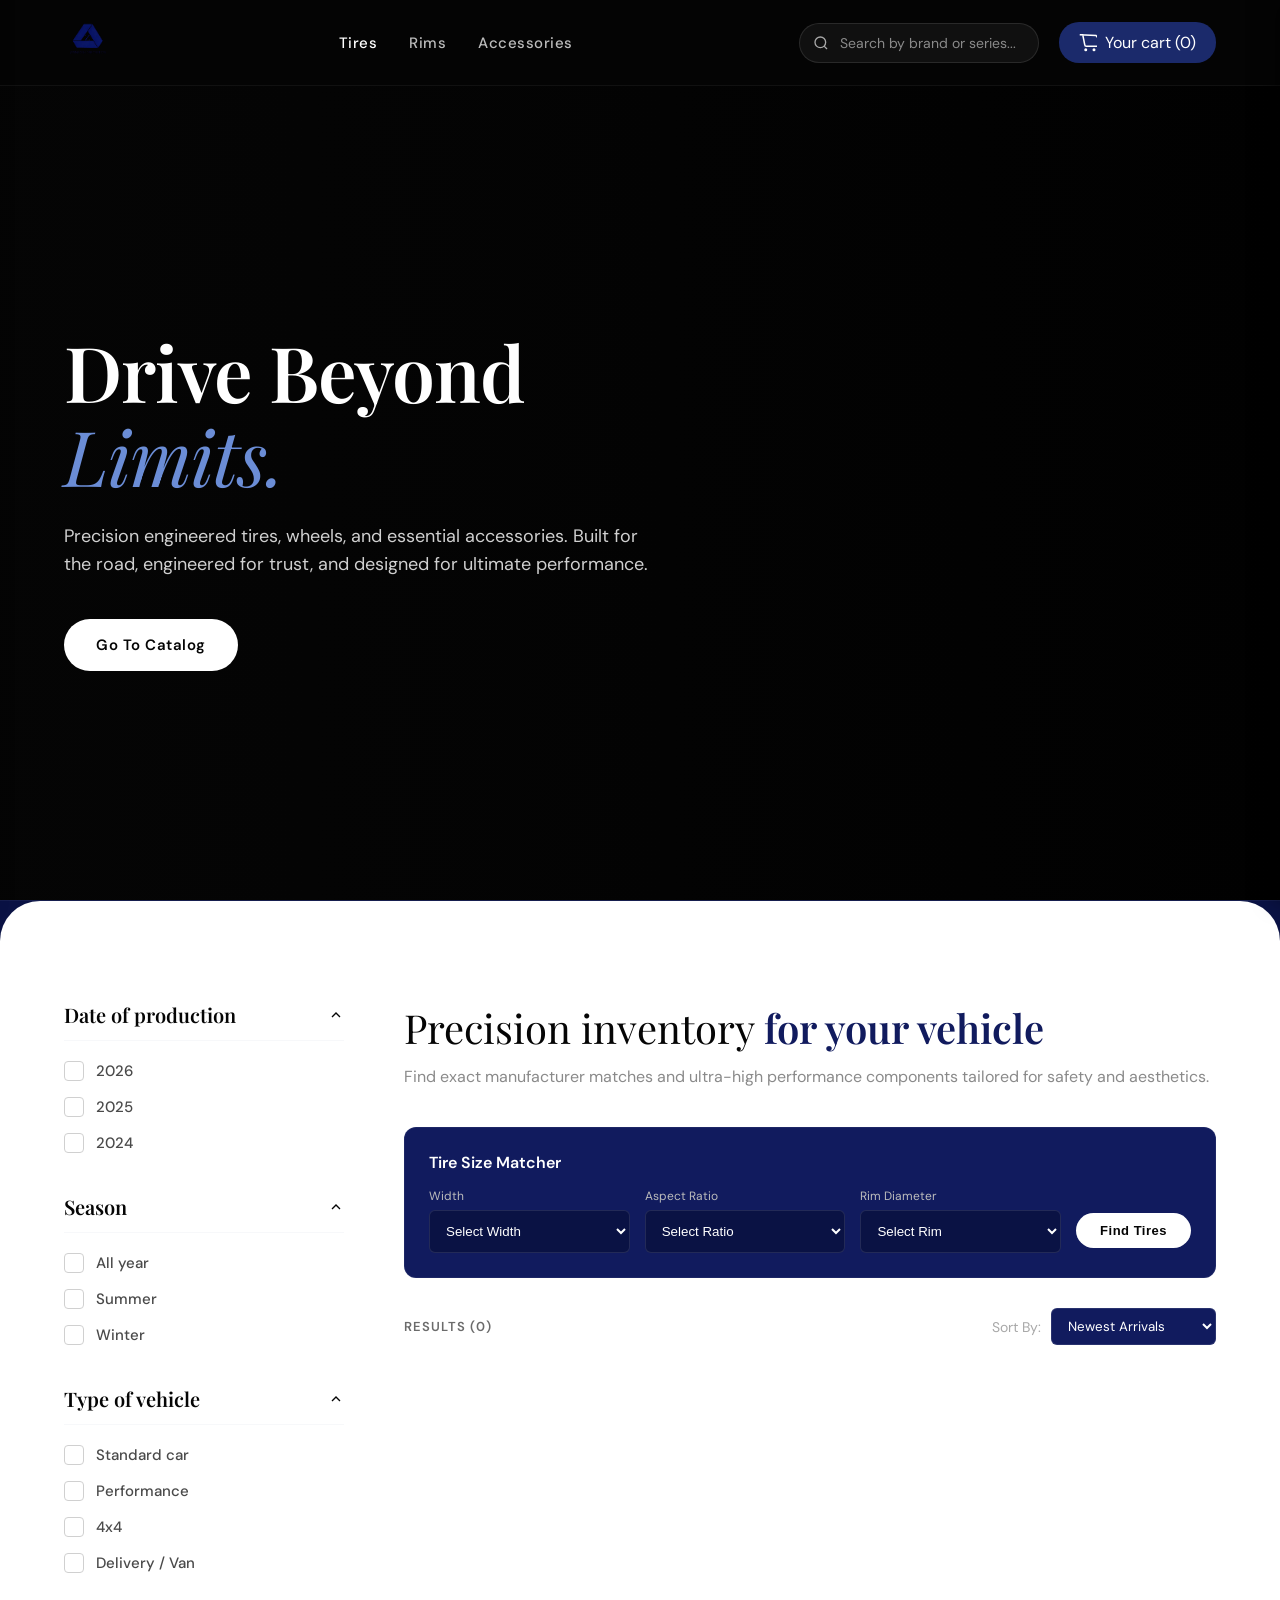
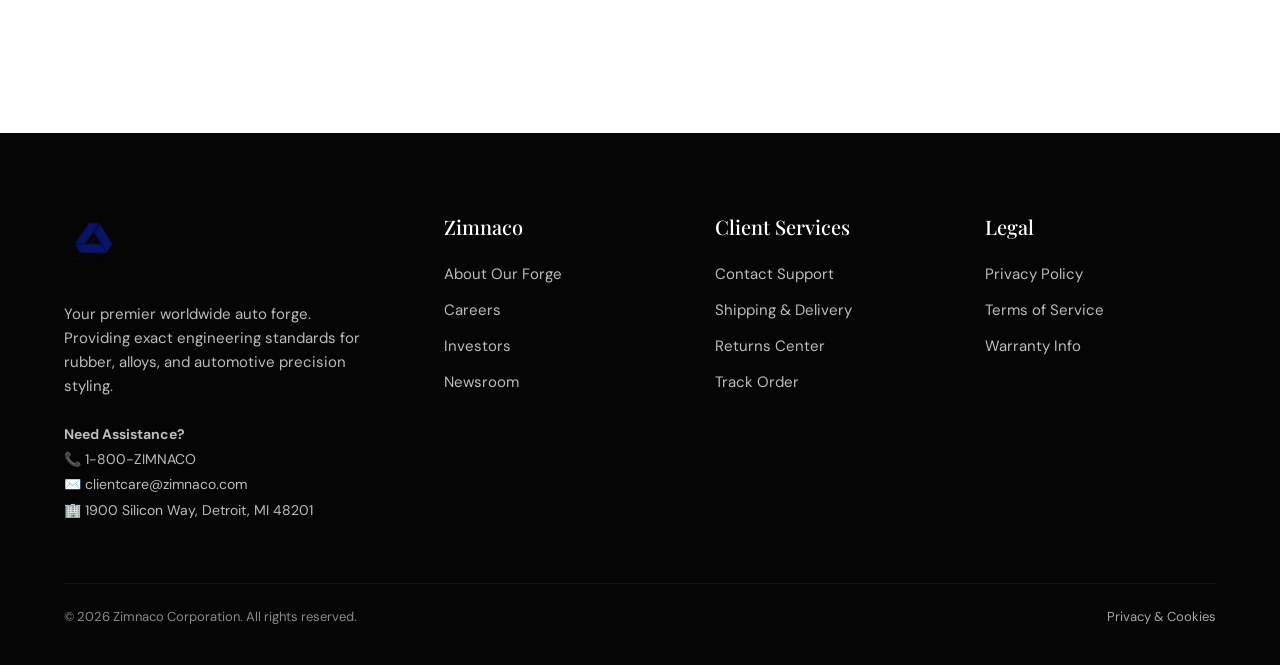
==== commit e24da91e: "Massive architectural overhaul: Full SPA functionality, Cart, Trust Layer, Real Data, Filtering, Sor" ====
--- a/index.html
+++ b/index.html
@@ -3,10 +3,11 @@
 <head>
 <meta charset="UTF-8">
 <meta name="viewport" content="width=device-width, initial-scale=1.0">
-<title>Zimnaco Corporation | Auto Forge</title>
+<title>Zimnaco Corporation | Tires & Accessories</title>
 <link rel="preconnect" href="https://fonts.googleapis.com">
 <link rel="preconnect" href="https://fonts.gstatic.com" crossorigin>
-<link href="https://fonts.googleapis.com/css2?family=DM+Sans:ital,opsz,wght@0,9..40,400;0,9..40,500;0,9..40,600;0,9..40,700;1,9..40,400&family=Playfair+Display:ital,wght@0,400;0,500;0,600;0,700;1,400&display=swap" rel="stylesheet">
+<link href="https://fonts.googleapis.com/css2?family=DM+Sans:ital,opsz,wght@0,9..40,400;0,9..40,500;0,9..40,600;0,9..40,700&family=Playfair+Display:ital,wght@0,400;0,500;0,600;0,700&display=swap" rel="stylesheet">
+<link href="app.css" rel="stylesheet">
 <style>
   :root {
     /* ── ZIMNACO BRAND COLORS ── */
@@ -57,474 +58,143 @@
     overflow-x: hidden;
   }
 
-  /* ── PRELOADER (MP4 Style Animation) ── */
+  /* ── PRELOADER ── */
   .preloader {
-    position: fixed;
-    inset: 0;
-    background: var(--black);
-    z-index: 9999;
-    display: flex;
-    align-items: center;
-    justify-content: center;
+    position: fixed; inset: 0; background: var(--black); z-index: 9999;
+    display: flex; align-items: center; justify-content: center;
     transition: opacity 0.6s ease, visibility 0.6s ease;
   }
-  .preloader.hidden {
-    opacity: 0;
-    visibility: hidden;
-  }
-  .logo-pulse {
-    width: 220px;
-    animation: pulse 1.5s infinite alternate cubic-bezier(0.4, 0, 0.2, 1);
-  }
+  .preloader.hidden { opacity: 0; visibility: hidden; }
+  .logo-pulse { width: 220px; animation: pulse 1.5s infinite alternate cubic-bezier(0.4, 0, 0.2, 1); }
   @keyframes pulse {
     0% { transform: scale(0.95); opacity: 0.8; filter: drop-shadow(0 0 10px rgba(59,99,196,0.2)); }
     100% { transform: scale(1.05); opacity: 1; filter: drop-shadow(0 0 35px rgba(59,99,196,0.7)); }
   }
 
   /* ── NAVBAR ── */
-  .navbar {
-    position: fixed;
-    top: 0;
-    width: 100%;
-    background: rgba(5, 5, 5, 0.85);
-    backdrop-filter: blur(16px);
-    z-index: 1000;
-    border-bottom: 1px solid rgba(255,255,255,0.05);
-    transition: all 0.3s;
-  }
-  .nav-container {
-    max-width: 1500px;
-    margin: 0 auto;
-    padding: 16px 5%;
-    display: flex;
-    align-items: center;
-    justify-content: space-between;
-  }
-  .nav-logo {
-    height: 48px;
-    transition: transform 0.3s ease;
-  }
-  .nav-logo:hover {
-    transform: scale(1.05);
-  }
-  .nav-links {
-    display: flex;
-    gap: 36px;
-  }
-  .nav-links a {
-    color: var(--white);
-    text-decoration: none;
-    font-size: 13px;
-    font-weight: 600;
-    text-transform: uppercase;
-    letter-spacing: 1.5px;
-    transition: color 0.2s;
-  }
-  .nav-links a:hover { color: var(--navy-300); }
-  
-  .nav-search {
-    display: flex;
-    align-items: center;
-    background: rgba(255,255,255,0.08);
-    border: 1px solid rgba(255,255,255,0.1);
-    border-radius: 20px;
-    padding: 8px 16px;
-    width: 280px;
-    transition: border-color 0.3s;
-  }
-  .nav-search:focus-within {
-    border-color: var(--navy-400);
-  }
-  .nav-search input {
-    background: none;
-    border: none;
-    color: var(--white);
-    outline: none;
-    width: 100%;
-    font-family: var(--font-body);
-    font-size: 13px;
-  }
-  .nav-search input::placeholder { color: var(--silver-500); }
-  .nav-search svg { stroke: var(--silver-400); width: 16px; height: 16px; margin-left: 8px; }
-  
-  .nav-cart {
-    color: var(--white);
-    font-size: 14px;
-    font-weight: 600;
-    cursor: pointer;
-    display: flex;
-    align-items: center;
-    gap: 8px;
-    background: var(--navy-700);
-    padding: 10px 20px;
-    border-radius: 20px;
-    transition: background 0.3s;
-  }
-  .nav-cart:hover {
-    background: var(--navy-500);
-  }
-
-  /* ── HERO (Dark Cinematic Video Style) ── */
-  .hero {
-    min-height: 100vh;
-    display: flex;
-    align-items: center;
-    padding: 100px 5% 0;
-    position: relative;
-    overflow: hidden;
-    background: #000;
-  }
-  .hero-video-bg {
-    position: absolute;
-    top: 0;
-    left: 0;
-    width: 100%;
-    height: 100%;
-    object-fit: cover;
-    z-index: 0;
-    opacity: 0.8;
-  }
-  
-  /* Safari specific pseudo-element masking. Hides the big white play button that naturally appears when video ends. */
-  .hero-video-bg::-webkit-media-controls,
-  .hero-video-bg::-webkit-media-controls-panel,
-  .hero-video-bg::-webkit-media-controls-play-button,
-  .hero-video-bg::-webkit-media-controls-start-playback-button,
-  .hero-video-bg::-webkit-media-controls-overlay-play-button {
-    display: none !important;
-    opacity: 0 !important;
-    visibility: hidden !important;
-    -webkit-appearance: none !important;
-  }
-  .hero-overlay {
-    position: absolute;
-    inset: 0;
-    background: radial-gradient(circle at 60% 50%, rgba(17, 27, 94, 0.4) 0%, rgba(5, 5, 5, 0.95) 100%);
-    z-index: 1;
-    pointer-events: none;
-  }
-  .hero-content {
-    max-width: 600px;
-    z-index: 2;
-    margin-left: max(0px, calc((100vw - 1500px) / 2));
-    position: relative;
-  }
-  .hero h1 {
-    font-family: var(--font-display);
-    font-size: clamp(48px, 5.5vw, 84px);
-    color: var(--white);
-    line-height: 1.1;
-    margin-bottom: 24px;
-  }
-  .hero h1 span { color: var(--navy-300); font-style: italic; }
-  .hero p {
-    font-size: 18px;
-    color: var(--navy-200);
-    line-height: 1.6;
-    margin-bottom: 40px;
-    max-width: 500px;
-  }
-  .hero-image {
-    position: absolute;
-    right: -2%;
-    top: 50%;
-    transform: translateY(-50%);
-    width: 55%;
-    z-index: 2; /* Sits above video overlay */
-  }
-  .hero-image img {
-    width: 100%;
-    height: auto;
-    filter: drop-shadow(-20px 20px 60px rgba(0,0,0,0.9));
-  }
-  .btn {
-    display: inline-flex;
-    align-items: center;
-    justify-content: center;
-    gap: 10px;
-    border: none;
-    border-radius: 8px;
-    padding: 16px 36px;
-    font-family: var(--font-body);
-    font-weight: 700;
-    font-size: 14px;
-    cursor: pointer;
-    transition: all 0.3s cubic-bezier(0.4, 0, 0.2, 1);
-    text-decoration: none;
-    text-transform: uppercase;
-    letter-spacing: 1px;
-  }
-  .btn--primary {
-    background-color: var(--white);
-    color: var(--navy-900);
-  }
-  .btn--primary:hover {
-    background-color: var(--navy-100);
-    transform: translateY(-2px);
-    box-shadow: 0 10px 20px rgba(255,255,255,0.1);
-  }
-
-  /* ── STORE SECTION (Clear WebP Product Layout) ── */
-  .store-section {
-    background-color: var(--off-white);
-    position: relative;
-    z-index: 10;
-    border-top-left-radius: 40px;
-    border-top-right-radius: 40px;
-    margin-top: -80px; /* Overlaps the dark hero to smoothly bridge styles */
-    box-shadow: 0 -20px 50px rgba(0,0,0,0.5);
-  }
-  .store-container {
-    display: flex;
-    gap: 60px;
-    max-width: 1500px;
-    margin: 0 auto;
-    padding: 100px 5%;
-  }
-
-  /* Sidebar Filters */
-  .sidebar { width: 260px; flex-shrink: 0; }
+  .navbar { position: fixed; top: 0; width: 100%; background: rgba(5, 5, 5, 0.85); backdrop-filter: blur(16px); z-index: 1000; border-bottom: 1px solid rgba(255,255,255,0.05); transition: all 0.3s; }
+  .nav-container { max-width: 1500px; margin: 0 auto; padding: 16px 5%; display: flex; align-items: center; justify-content: space-between; }
+  .nav-logo { height: 48px; object-fit: contain; }
+  .nav-links { display: flex; gap: 32px; align-items: center; }
+  .nav-links a { color: var(--silver-400); text-decoration: none; font-weight: 500; font-size: 15px; letter-spacing: 0.5px; transition: color 0.3s; cursor: pointer;}
+  .nav-links a:hover { color: var(--white); }
+  
+  .nav-actions { display: flex; gap: 20px; align-items: center; }
+  .nav-search { position: relative; width: 240px; }
+  .nav-search input { width: 100%; background: rgba(255,255,255,0.05); border: 1px solid rgba(255,255,255,0.1); border-radius: 20px; padding: 10px 16px 10px 40px; color: var(--white); font-family: var(--font-body); font-size: 14px; outline: none; transition: border-color 0.3s, background 0.3s; }
+  .nav-search input::placeholder { color: var(--silver-600); }
+  .nav-search input:focus { background: rgba(255,255,255,0.1); border-color: var(--navy-400); }
+  .nav-search svg { position: absolute; left: 14px; top: 50%; transform: translateY(-50%); width: 16px; height: 16px; stroke: var(--silver-500); stroke-width: 2; pointer-events: none; }
+  
+  .nav-cart { display: flex; align-items: center; gap: 8px; background: var(--navy-700); padding: 10px 20px; border-radius: 20px; transition: background 0.3s; color: white; cursor: pointer; }
+  .nav-cart:hover { background: var(--navy-500); }
+
+  /* ── HERO ── */
+  .hero { min-height: 100vh; display: flex; align-items: center; padding: 100px 5% 0; position: relative; overflow: hidden; background: #000; }
+  .hero-video-bg { position: absolute; top: 0; left: 0; width: 100%; height: 100%; object-fit: cover; z-index: 0; opacity: 0.8; }
+  .hero-overlay { position: absolute; inset: 0; background: linear-gradient(90deg, rgba(5,5,5,0.95) 0%, rgba(5,5,5,0.7) 40%, rgba(5,5,5,0.2) 100%); z-index: 1; }
+  
+  .hero-content { position: relative; z-index: 2; max-width: 600px; color: var(--white); }
+  .hero-content h1 { font-family: var(--font-display); font-size: clamp(48px, 6vw, 84px); line-height: 1.1; margin-bottom: 24px; font-weight: 600; letter-spacing: -1px; }
+  .hero-content h1 span { color: var(--navy-300); font-style: italic; font-weight: 400; }
+  .hero-content p { font-size: 18px; color: var(--silver-300); line-height: 1.6; margin-bottom: 40px; font-weight: 400; }
+  
+  /* ── BUTTONS ── */
+  .btn { display: inline-flex; align-items: center; justify-content: center; padding: 16px 32px; font-size: 15px; font-weight: 600; border-radius: 30px; text-decoration: none; transition: all 0.3s ease; border: none; cursor: pointer; letter-spacing: 0.5px; }
+  .btn--primary { background-color: var(--white); color: var(--black); }
+  .btn--primary:hover { background-color: var(--silver-200); transform: translateY(-2px); }
+  .btn--secondary { background-color: transparent; border: 1px solid rgba(255,255,255,0.2); color: var(--white); }
+  .btn--secondary:hover { background-color: rgba(255,255,255,0.05); }
+
+  /* ── STORE SECTION ── */
+  .store-section { background-color: var(--white); padding: 100px 5% 120px; position:relative; z-index: 3; margin-top: -80px; border-radius: 40px 40px 0 0; }
+  .store-container { max-width: 1500px; margin: 0 auto; display: flex; gap: 60px; }
+  
+  .sidebar { width: 280px; flex-shrink: 0; }
   .filter-group { margin-bottom: 40px; }
-  .filter-header {
-    font-family: var(--font-body);
-    font-size: 14px;
-    font-weight: 700;
-    color: var(--black);
-    margin-bottom: 20px;
-    display: flex;
-    justify-content: space-between;
-    align-items: center;
-    text-transform: uppercase;
-    letter-spacing: 1px;
-  }
-  .filter-header svg { width: 16px; height: 16px; stroke: var(--silver-500); stroke-width: 2; fill: none; }
-  
-  .checkbox-label {
-    display: flex;
-    align-items: center;
-    margin-bottom: 14px;
-    cursor: pointer;
-    font-size: 14px;
-    color: var(--silver-700);
-    font-weight: 500;
-  }
-  .checkbox-label input { display: none; }
-  .custom-checkbox {
-    width: 18px;
-    height: 18px;
-    border: 1.5px solid var(--silver-300);
-    border-radius: 4px;
-    margin-right: 12px;
-    display: flex;
-    align-items: center;
-    justify-content: center;
-    transition: all 0.2s;
-    background: var(--white);
-  }
-  .checkbox-label input:checked + .custom-checkbox { border-color: var(--accent-red); background: var(--accent-red); }
-  .checkbox-label input:checked + .custom-checkbox::after {
-    content: '';
-    width: 4px; height: 8px;
-    border: solid white;
-    border-width: 0 2px 2px 0;
-    transform: rotate(45deg);
-    margin-bottom: 2px;
-  }
-  .checkbox-count { margin-left: auto; color: var(--silver-400); font-size: 12px; }
-  .filter-icon { margin-right: 8px; font-size: 14px; }
-
-  /* Store Main */
-  .store-main { flex: 1; }
-  .store-header h2 {
-    font-family: var(--font-display);
-    font-size: 44px;
-    font-weight: 500;
-    color: var(--black);
-    margin-bottom: 8px;
-  }
-  .store-header h2 strong { font-weight: 700; }
-  .store-header p {
-    color: var(--silver-600);
-    margin-bottom: 40px;
-    font-size: 16px;
-  }
-  
-  .results-header { margin-bottom: 16px; }
-  .results-title { font-weight: 700; font-size: 18px; color: var(--black); }
-  
-  .active-filters-row {
-    display: flex;
-    flex-wrap: wrap;
-    gap: 32px;
-    margin-bottom: 40px;
-    padding-bottom: 24px;
-    border-bottom: 1px solid var(--silver-200);
-  }
-  .filter-category { display: flex; align-items: center; gap: 12px; flex-wrap: wrap; }
-  .cat-name { font-size: 12px; color: var(--silver-600); font-weight: 600; }
-  .active-tag {
-    background: var(--white);
-    border: 1px solid var(--silver-200);
-    padding: 6px 12px;
-    border-radius: 20px;
-    font-size: 13px;
-    color: var(--silver-700);
-    font-weight: 600;
-    display: flex;
-    align-items: center;
-    gap: 8px;
-    cursor: pointer;
-    transition: all 0.2s;
-  }
-  .active-tag:hover { background: var(--silver-50); border-color: var(--navy-300); color: var(--navy-900); }
-  .active-tag svg { width: 14px; height: 14px; stroke: var(--silver-500); stroke-width: 2; }
-
-  /* Product Grid */
-  .product-grid {
-    display: grid;
-    grid-template-columns: repeat(auto-fill, minmax(280px, 1fr));
-    gap: 24px;
-  }
-  .product-card {
-    background: var(--white);
-    border: 1px solid var(--silver-200);
-    border-radius: 16px;
-    padding: 24px;
-    transition: transform 0.4s cubic-bezier(0.175, 0.885, 0.32, 1.275), box-shadow 0.4s;
-    display: flex;
-    flex-direction: column;
-  }
-  .product-card:hover {
-    transform: translateY(-8px);
-    box-shadow: 0 20px 40px rgba(10,18,68,0.06);
-    border-color: var(--navy-200);
-  }
-  .card-image-wrap {
-    position: relative;
-    height: 220px;
-    display: flex;
-    align-items: center;
-    justify-content: center;
-    margin-bottom: 24px;
-  }
-  .card-badge {
-    position: absolute;
-    top: -8px;
-    left: -8px;
-    padding: 6px 12px;
-    border-radius: 6px;
-    font-size: 11px;
-    font-weight: 700;
-    display: flex;
-    align-items: center;
-    gap: 6px;
-    text-transform: uppercase;
-    letter-spacing: 0.5px;
-    z-index: 2;
-  }
-  .card-badge.winter { background: var(--navy-50); color: var(--navy-600); }
-  .card-badge.summer { background: #FFFBEB; color: #D97706; }
-  .card-badge.all { background: #F0FDF4; color: var(--accent-green); }
-
-  .card-image-wrap img {
-    max-height: 95%;
-    max-width: 95%;
-    object-fit: contain;
-    mix-blend-mode: multiply;
-    filter: drop-shadow(0 15px 15px rgba(0,0,0,0.1));
-    transition: transform 0.5s ease;
-  }
-  .product-card:hover .card-image-wrap img { transform: scale(1.06) rotate(2deg); }
-
-  .card-brand { font-weight: 700; font-size: 18px; color: var(--black); margin-bottom: 4px; }
-  .card-title { font-size: 14px; color: var(--silver-600); margin-bottom: 20px; flex-grow: 1; min-height: 42px;}
-  
-  .card-price-row { display: flex; align-items: baseline; gap: 4px; margin-bottom: 12px; }
-  .price-main { font-size: 26px; font-weight: 700; color: var(--black); }
-  .price-sub { font-size: 14px; font-weight: 700; color: var(--black); }
-  .price-unit { font-size: 12px; color: var(--silver-500); margin-left: 4px; }
-  
-  .card-rating { display: flex; align-items: center; gap: 8px; margin-bottom: 24px; }
-  .stars { color: var(--accent-amber); font-size: 13px; letter-spacing: 2px; }
-  .opinions { font-size: 12px; color: var(--silver-500); font-weight: 500;}
-  
-  .btn--accent {
-    background-color: var(--accent-red);
-    color: var(--white);
-    width: 100%;
-    padding: 12px;
-    border-radius: 8px;
-    border: none;
-    cursor: pointer;
-    font-weight: 700;
-    display: flex;
-    align-items: center;
-    justify-content: center;
-    gap: 8px;
-    transition: all 0.3s;
-  }
-  .btn--accent:hover { background-color: #B91C1C; transform: translateY(-2px); box-shadow: 0 8px 20px rgba(220,38,38,0.2); }
+  .filter-header { font-family: var(--font-display); font-size: 20px; font-weight: 600; margin-bottom: 20px; padding-bottom: 12px; border-bottom: 1px solid var(--off-white); display: flex; justify-content: space-between; align-items: center; cursor: pointer;}
+  .filter-header svg { width: 16px; height: 16px; stroke: var(--black); stroke-width: 2; fill: none; transition: transform 0.3s; }
+  
+  .checkbox-label { display: flex; align-items: center; position: relative; padding-left: 32px; margin-bottom: 16px; cursor: pointer; font-size: 15px; color: var(--silver-800); user-select: none; transition: color 0.2s; }
+  .checkbox-label:hover { color: var(--black); }
+  .checkbox-label input { position: absolute; opacity: 0; cursor: pointer; height: 0; width: 0; }
+  .custom-checkbox { position: absolute; top: 50%; left: 0; transform: translateY(-50%); height: 20px; width: 20px; background-color: #fff; border: 1px solid var(--silver-300); border-radius: 4px; transition: all 0.2s; }
+  .checkbox-label:hover input ~ .custom-checkbox { border-color: var(--navy-500); }
+  .checkbox-label input:checked ~ .custom-checkbox { background-color: var(--navy-500); border-color: var(--navy-500); }
+  .custom-checkbox:after { content: ""; position: absolute; display: none; left: 6px; top: 2px; width: 5px; height: 10px; border: solid white; border-width: 0 2px 2px 0; transform: rotate(45deg); }
+  .checkbox-label input:checked ~ .custom-checkbox:after { display: block; }
+  .checkbox-text { font-weight: 500; }
+  
+  .store-main { flex-grow: 1; }
+  .store-header { margin-bottom: 40px; }
+  .store-header h2 { font-family: var(--font-display); font-size: 40px; font-weight: 400; margin-bottom: 12px; }
+  .store-header h2 strong { font-weight: 600; color: var(--navy-800); }
+  .store-header p { color: var(--silver-600); font-size: 16px; }
+
+  .results-header { display: flex; justify-content: space-between; align-items: center; margin-bottom: 20px; }
+  .results-title { font-weight: 600; color: var(--silver-700); text-transform: uppercase; font-size: 13px; letter-spacing: 1px; }
+  
+  .active-filters-row { display: flex; flex-wrap: wrap; gap: 12px; margin-bottom: 40px; align-items: center; }
+  .filter-category { display: flex; gap: 8px; align-items: center; padding: 4px 0; }
+  .cat-name { font-size: 13px; color: var(--silver-600); font-weight: 500; text-transform: uppercase; letter-spacing: 0.5px; }
+  .active-tag { display: inline-flex; align-items: center; gap: 6px; padding: 6px 12px; background: var(--off-white); border: 1px solid var(--silver-200); border-radius: 20px; font-size: 13px; font-weight: 500; color: var(--black); cursor: pointer; transition: all 0.2s; }
+  .active-tag:hover { background: #fee2e2; border-color: #fca5a5; color: var(--accent-red); }
+  .active-tag svg { width: 14px; height: 14px; stroke: currentColor; stroke-width: 2; pointer-events: none; }
+
+  /* ── GRID ── */
+  .product-grid { display: grid; grid-template-columns: repeat(auto-fill, minmax(280px, 1fr)); gap: 40px; }
+  
+  .product-card { position: relative; display: flex; flex-direction: column; transition: transform 0.3s ease; }
+  .product-card:hover { transform: translateY(-8px); }
+  
+  .card-image-wrap { position: relative; background: var(--off-white); border-radius: 12px; padding: 40px; margin-bottom: 20px; height: 280px; display: flex; align-items: center; justify-content: center; cursor: pointer;}
+  .card-image-wrap img { width: 100%; height: 100%; object-fit: contain; transition: transform 0.5s cubic-bezier(0.4, 0, 0.2, 1); mix-blend-mode: multiply; }
+  .product-card:hover .card-image-wrap img { transform: scale(1.05) rotate(2deg); }
+  
+  .card-badge { position: absolute; top: 16px; left: 16px; padding: 6px 12px; border-radius: 20px; font-size: 12px; font-weight: 600; text-transform: uppercase; letter-spacing: 0.5px; background: var(--white); color: var(--black); display: flex; align-items: center; gap: 4px; box-shadow: 0 4px 12px rgba(0,0,0,0.05); }
+  .card-badge.summer { color: var(--accent-amber); }
+  .card-badge.winter { color: var(--navy-500); }
+  
+  .card-brand { color: var(--silver-500); font-size: 12px; font-weight: 600; text-transform: uppercase; letter-spacing: 1px; margin-bottom: 4px; }
+  .card-title { font-family: var(--font-display); font-size: 22px; font-weight: 600; margin-bottom: 16px; color: var(--black); line-height: 1.2; cursor: pointer; }
+  
+  .card-price-row { display: flex; align-items: baseline; margin-bottom: 12px; }
+  .price-main { font-size: 28px; font-weight: 700; color: var(--navy-900); }
+  .price-sub { font-size: 16px; font-weight: 600; color: var(--navy-900); margin-top: -8px;}
+  .price-unit { margin-left: 8px; font-size: 13px; color: var(--silver-500); }
+  
+  .card-rating { display: flex; align-items: center; gap: 8px; margin-bottom: 24px; font-size: 14px; }
+  .stars { color: var(--accent-amber); letter-spacing: 2px; }
+  .opinions { color: var(--silver-500); }
+
+  .btn--accent { background-color: var(--black); color: var(--white); width: 100%; border-radius: 8px; padding: 14px 24px; gap: 8px; transition: background 0.3s; }
+  .btn--accent:hover { background-color: var(--navy-700); }
 
   /* ── FOOTER ── */
-  .footer {
-    background: var(--navy-900);
-    color: var(--white);
-    padding: 80px 5% 40px;
-  }
-  .footer-container { max-width: 1500px; margin: 0 auto; }
-  .footer-top h2 { font-family: var(--font-display); font-size: 40px; margin-bottom: 60px; font-weight: 500; }
-  .footer-top h2 strong { font-weight: 700; }
-  
-  .footer-links {
-    display: grid;
-    grid-template-columns: 2fr 1fr 1fr 1fr;
-    gap: 40px;
-    margin-bottom: 80px;
-  }
+  .footer { background: var(--black); color: var(--white); padding: 80px 5% 40px; margin-top: auto; }
+  .footer-container { max-width: 1500px; margin: 0 auto; display: grid; grid-template-columns: 300px 1fr; gap: 80px; }
+  
+  .footer-brand p { color: var(--silver-400); font-size: 15px; line-height: 1.6; margin-bottom: 24px; }
   .footer-logo { height: 60px; margin-bottom: 24px; }
-  .footer-desc { color: var(--navy-200); font-size: 14px; line-height: 1.7; max-width: 340px; }
-  
-  .footer-col h4 { font-size: 13px; margin-bottom: 24px; text-transform: uppercase; letter-spacing: 1.5px; }
-  .footer-col a {
-    display: block;
-    color: var(--navy-200);
-    text-decoration: none;
-    font-size: 13px;
-    margin-bottom: 14px;
-    transition: color 0.2s;
-  }
+  .contact-info { color: var(--silver-400); font-size: 14px; line-height: 1.8; }
+  
+  .footer-links { display: grid; grid-template-columns: repeat(3, 1fr); gap: 40px; }
+  .footer-col h4 { font-family: var(--font-display); font-size: 20px; font-weight: 500; margin-bottom: 24px; color: var(--white); }
+  .footer-col a { display: block; color: var(--silver-400); text-decoration: none; margin-bottom: 16px; font-size: 15px; transition: color 0.3s; }
   .footer-col a:hover { color: var(--white); }
   
-  .footer-bottom {
-    display: flex;
-    justify-content: space-between;
-    align-items: center;
-    border-top: 1px solid rgba(255,255,255,0.05);
-    padding-top: 24px;
-    font-size: 12px;
-    color: var(--silver-500);
-  }
-
-  /* ── ANIMATIONS ── */
-  .reveal { opacity: 0; transform: translateY(40px); transition: opacity 0.8s ease, transform 0.8s ease; }
-  .reveal.visible { opacity: 1; transform: translateY(0); }
-  .reveal-right { opacity: 0; transform: translateX(50px) translateY(-50%); transition: opacity 1s ease, transform 1s ease; }
-  .reveal-right.visible { opacity: 1; transform: translateX(0) translateY(-50%); }
-
-  /* ── RESPONSIVE ── */
+  .footer-bottom { border-top: 1px solid rgba(255,255,255,0.05); padding-top: 24px; margin-top: 60px; display: flex; justify-content: space-between; font-size: 13px; color: var(--silver-600); }
+
   @media (max-width: 1024px) {
     .store-container { flex-direction: column; }
     .sidebar { width: 100%; display: grid; grid-template-columns: repeat(3, 1fr); gap: 24px; }
     .hero { flex-direction: column; padding-top: 140px; text-align: center; }
     .hero-content { margin: 0 auto; }
-    .hero-image { position: relative; width: 100%; transform: none; right: 0; top: 0; margin-top: 40px; }
-    .reveal-right { transform: translateY(50px); }
-    .reveal-right.visible { transform: translateY(0); }
-    .footer-links { grid-template-columns: 1fr 1fr; }
+    .footer-container { grid-template-columns: 1fr; }
   }
   @media (max-width: 768px) {
     .sidebar { grid-template-columns: 1fr; }
-    .nav-links, .nav-search { display: none; }
+    .nav-links, .nav-cart, .nav-search { display: none; }
     .footer-links { grid-template-columns: 1fr; }
   }
 </style>
@@ -537,27 +207,36 @@
 
   <nav class="navbar">
     <div class="nav-container">
+      <button class="hamburger-menu" id="hamburgerMenu">
+        <svg viewBox="0 0 24 24" width="24" height="24" stroke="currentColor" stroke-width="2" fill="none"><line x1="3" y1="12" x2="21" y2="12"/><line x1="3" y1="6" x2="21" y2="6"/><line x1="3" y1="18" x2="21" y2="18"/></svg>
+      </button>
       <a href="#home" title="Zimnaco Home">
         <img src="logo.png" alt="Zimnaco" class="nav-logo">
       </a>
       <div class="nav-links">
-        <a href="#store">Tires</a>
-        <a href="#rims">Rims</a>
-        <a href="#accessories">Accessories</a>
+        <a data-category="tires">Tires</a>
+        <a data-category="rims">Rims</a>
+        <a data-category="accessories">Accessories</a>
       </div>
-      <div class="nav-search">
-        <input type="text" placeholder="What are you looking for?">
-        <svg viewBox="0 0 24 24" fill="none"><circle cx="11" cy="11" r="8"/><line x1="21" y1="21" x2="16.65" y2="16.65"/></svg>
-      </div>
-      <div class="nav-cart" onclick="alert('Cart demo loaded')">
-        <svg width="18" height="18" viewBox="0 0 24 24" fill="none" stroke="currentColor" stroke-width="2"><circle cx="9" cy="21" r="1"/><circle cx="20" cy="21" r="1"/><path d="M1 1h4l2.68 13.39a2 2 0 0 0 2 2h14a2 2 0 0 0 2-2V6l-3-4z"/></svg>
-        <span>Your cart (2)</span>
+      <div class="nav-actions">
+        <div class="nav-search">
+          <input type="text" placeholder="Search by brand or series...">
+          <svg viewBox="0 0 24 24" fill="none"><circle cx="11" cy="11" r="8"/><line x1="21" y1="21" x2="16.65" y2="16.65"/></svg>
+        </div>
+        <div class="mobile-cart" id="mobileCartBtn">
+          <svg width="24" height="24" viewBox="0 0 24 24" fill="none" stroke="currentColor" stroke-width="2"><circle cx="9" cy="21" r="1"/><circle cx="20" cy="21" r="1"/><path d="M1 1h4l2.68 13.39a2 2 0 0 0 2 2h14a2 2 0 0 0 2-2V6l-3-4z"/></svg>
+          <span>0</span>
+        </div>
+        <div class="nav-cart" id="desktopCartBtn">
+          <svg width="18" height="18" viewBox="0 0 24 24" fill="none" stroke="currentColor" stroke-width="2"><circle cx="9" cy="21" r="1"/><circle cx="20" cy="21" r="1"/><path d="M1 1h4l2.68 13.39a2 2 0 0 0 2 2h14a2 2 0 0 0 2-2V6l-3-4z"/></svg>
+          <span>Your cart (0)</span>
+        </div>
       </div>
     </div>
   </nav>
 
   <header class="hero" id="home">
-    <video class="hero-video-bg" id="heroVideo" autoplay muted playsinline disablePictureInPicture x-webkit-airplay="deny">
+    <video class="hero-video-bg" id="heroVideo" autoplay muted playsinline preload="auto" disablePictureInPicture x-webkit-airplay="deny">
       <source src="Animated_Logo_Transition_for_Website_Hero.mp4" type="video/mp4">
     </video>
     <canvas class="hero-video-bg" id="heroCanvas" style="opacity: 0;"></canvas>
@@ -570,434 +249,212 @@
     </div>
   </header>
 
+  <div class="trust-layer reveal">
+    <div class="trust-badge"><svg viewBox="0 0 24 24" width="20" height="20" fill="none" stroke="currentColor" stroke-width="2"><path d="M12 22s8-4 8-10V5l-8-3-8 3v7c0 6 8 10 8 10z"/></svg> 100% Secure Checkout</div>
+    <div class="trust-badge"><svg viewBox="0 0 24 24" width="20" height="20" fill="none" stroke="currentColor" stroke-width="2"><rect x="3" y="11" width="18" height="11" rx="2" ry="2"/><path d="M7 11V7a5 5 0 0110 0v4"/></svg> Privacy Protected</div>
+    <div class="trust-badge"><svg viewBox="0 0 24 24" width="20" height="20" fill="none" stroke="currentColor" stroke-width="2"><circle cx="12" cy="12" r="10"/><polyline points="12 6 12 12 16 14"/></svg> 30-Day Guarantee</div>
+    <div class="trust-badge"><svg viewBox="0 0 24 24" width="20" height="20" fill="none" stroke="currentColor" stroke-width="2"><path d="M5 12h14"/><path d="M12 5l7 7-7 7"/></svg> Free Returns</div>
+  </div>
+
   <section class="store-section" id="store">
     <div class="store-container">
       
       <aside class="sidebar reveal">
-        <div class="filter-group">
+        <div class="filter-group" data-filter-group="year">
           <div class="filter-header">
             Date of production
             <svg viewBox="0 0 24 24"><polyline points="18 15 12 9 6 15"/></svg>
           </div>
           <label class="checkbox-label">
-            <input type="checkbox" checked>
+            <input type="checkbox" value="2026">
             <div class="custom-checkbox"></div>
             <span class="checkbox-text">2026</span>
-            <span class="checkbox-count">61</span>
-          </label>
-          <label class="checkbox-label">
-            <input type="checkbox">
+          </label>
+          <label class="checkbox-label">
+            <input type="checkbox" value="2025">
             <div class="custom-checkbox"></div>
             <span class="checkbox-text">2025</span>
-            <span class="checkbox-count">22</span>
-          </label>
-          <label class="checkbox-label">
-            <input type="checkbox" checked>
+          </label>
+          <label class="checkbox-label">
+            <input type="checkbox" value="2024">
             <div class="custom-checkbox"></div>
             <span class="checkbox-text">2024</span>
-            <span class="checkbox-count">31</span>
-          </label>
-          <label class="checkbox-label">
-            <input type="checkbox" checked>
-            <div class="custom-checkbox"></div>
-            <span class="checkbox-text">2023</span>
-            <span class="checkbox-count">19</span>
-          </label>
-        </div>
-
-        <div class="filter-group">
+          </label>
+        </div>
+
+        <div class="filter-group" data-filter-group="season">
           <div class="filter-header">
             Season
             <svg viewBox="0 0 24 24"><polyline points="18 15 12 9 6 15"/></svg>
           </div>
           <label class="checkbox-label">
-            <input type="checkbox" checked>
-            <div class="custom-checkbox"></div>
-            <span class="filter-icon">⛅</span>
+            <input type="checkbox" value="All year">
+            <div class="custom-checkbox"></div>
             <span class="checkbox-text">All year</span>
-            <span class="checkbox-count">134</span>
-          </label>
-          <label class="checkbox-label">
-            <input type="checkbox">
-            <div class="custom-checkbox"></div>
-            <span class="filter-icon">☀️</span>
+          </label>
+          <label class="checkbox-label">
+            <input type="checkbox" value="Summer">
+            <div class="custom-checkbox"></div>
             <span class="checkbox-text">Summer</span>
-            <span class="checkbox-count">89</span>
-          </label>
-          <label class="checkbox-label">
-            <input type="checkbox">
-            <div class="custom-checkbox"></div>
-            <span class="filter-icon">❄️</span>
+          </label>
+          <label class="checkbox-label">
+            <input type="checkbox" value="Winter">
+            <div class="custom-checkbox"></div>
             <span class="checkbox-text">Winter</span>
-            <span class="checkbox-count">31</span>
-          </label>
-        </div>
-
-        <div class="filter-group">
+          </label>
+        </div>
+
+        <div class="filter-group" data-filter-group="vehicleType">
           <div class="filter-header">
             Type of vehicle
             <svg viewBox="0 0 24 24"><polyline points="18 15 12 9 6 15"/></svg>
           </div>
           <label class="checkbox-label">
-            <input type="checkbox" checked>
+            <input type="checkbox" value="Standard car">
             <div class="custom-checkbox"></div>
             <span class="checkbox-text">Standard car</span>
-            <span class="checkbox-count">161</span>
-          </label>
-          <label class="checkbox-label">
-            <input type="checkbox">
-            <div class="custom-checkbox"></div>
-            <span class="checkbox-text">Runflat</span>
-            <span class="checkbox-count">14</span>
-          </label>
-          <label class="checkbox-label">
-            <input type="checkbox">
+          </label>
+          <label class="checkbox-label">
+            <input type="checkbox" value="Performance">
+            <div class="custom-checkbox"></div>
+            <span class="checkbox-text">Performance</span>
+          </label>
+          <label class="checkbox-label">
+            <input type="checkbox" value="4x4">
             <div class="custom-checkbox"></div>
             <span class="checkbox-text">4x4</span>
-            <span class="checkbox-count">21</span>
-          </label>
-          <label class="checkbox-label">
-            <input type="checkbox">
-            <div class="custom-checkbox"></div>
-            <span class="checkbox-text">Deliver</span>
-            <span class="checkbox-count">14</span>
+          </label>
+          <label class="checkbox-label">
+            <input type="checkbox" value="Deliver">
+            <div class="custom-checkbox"></div>
+            <span class="checkbox-text">Delivery / Van</span>
           </label>
         </div>
       </aside>
 
       <main class="store-main">
         <div class="store-header reveal">
-          <h2>Best possible choice <strong>for you</strong></h2>
-          <p>The pieces stand out for their contemporary straight lines and imposing presence.</p>
-        </div>
-
-        <div class="results-header reveal">
-          <span class="results-title">results (141)</span>
+          <h2>Precision inventory <strong>for your vehicle</strong></h2>
+          <p>Find exact manufacturer matches and ultra-high performance components tailored for safety and aesthetics.</p>
+        </div>
+
+        <div class="size-selector-panel reveal">
+          <h3>Tire Size Matcher</h3>
+          <div class="size-grid">
+            <div class="size-col">
+              <label>Width</label>
+              <select><option>Select Width</option><option>185</option><option>195</option><option>205</option><option>225</option><option>235</option><option>245</option><option>265</option></select>
+            </div>
+            <div class="size-col">
+              <label>Aspect Ratio</label>
+              <select><option>Select Ratio</option><option>40</option><option>45</option><option>55</option><option>60</option><option>65</option><option>70</option></select>
+            </div>
+            <div class="size-col">
+              <label>Rim Diameter</label>
+              <select><option>Select Rim</option><option>R15</option><option>R16</option><option>R17</option><option>R18</option><option>R19</option></select>
+            </div>
+            <div class="size-col" style="padding-bottom: 5px;">
+              <button class="btn btn--primary" style="padding: 10px 24px; font-size: 13px;" onclick="alert('Demo: Searching matching specifications...')">Find Tires</button>
+            </div>
+          </div>
+        </div>
+
+        <div class="controls-row reveal">
+          <div class="results-header" style="margin:0;">
+            <span class="results-title">results (0)</span>
+          </div>
+          <div class="sort-control">
+            Sort By: 
+            <select id="sortSelect">
+              <option value="newest">Newest Arrivals</option>
+              <option value="price-asc">Price (Low to High)</option>
+              <option value="price-desc">Price (High to Low)</option>
+              <option value="rating">Highest Rated</option>
+            </select>
+          </div>
         </div>
         
         <div class="active-filters-row reveal">
-          <div class="filter-category">
-            <span class="cat-name">Date of production (3):</span>
-            <span class="active-tag">2026 <svg viewBox="0 0 24 24" fill="none"><line x1="18" y1="6" x2="6" y2="18"/><line x1="6" y1="6" x2="18" y2="18"/></svg></span>
-            <span class="active-tag">2024 <svg viewBox="0 0 24 24" fill="none"><line x1="18" y1="6" x2="6" y2="18"/><line x1="6" y1="6" x2="18" y2="18"/></svg></span>
-            <span class="active-tag">2023 <svg viewBox="0 0 24 24" fill="none"><line x1="18" y1="6" x2="6" y2="18"/><line x1="6" y1="6" x2="18" y2="18"/></svg></span>
-          </div>
-          <div class="filter-category">
-            <span class="cat-name">Season (2):</span>
-            <span class="active-tag">⛅ All year <svg viewBox="0 0 24 24" fill="none"><line x1="18" y1="6" x2="6" y2="18"/><line x1="6" y1="6" x2="18" y2="18"/></svg></span>
-            <span class="active-tag">☀️ Summer <svg viewBox="0 0 24 24" fill="none"><line x1="18" y1="6" x2="6" y2="18"/><line x1="6" y1="6" x2="18" y2="18"/></svg></span>
-          </div>
-          <div class="filter-category">
-            <span class="cat-name">Type of vehicle (2):</span>
-            <span class="active-tag">Standard car <svg viewBox="0 0 24 24" fill="none"><line x1="18" y1="6" x2="6" y2="18"/><line x1="6" y1="6" x2="18" y2="18"/></svg></span>
-            <span class="active-tag">Racing <svg viewBox="0 0 24 24" fill="none"><line x1="18" y1="6" x2="6" y2="18"/><line x1="6" y1="6" x2="18" y2="18"/></svg></span>
-          </div>
-        </div>
-
-        <div class="product-grid">
-          
-          <div class="product-card reveal">
-            <div class="card-image-wrap">
-              <div class="card-badge winter">❄️ Winter</div>
-              <img src="https://images.unsplash.com/photo-1599406086771-47fb2bf12a7d?auto=format&fit=crop&q=80&w=400" alt="Yokohama" loading="lazy">
-            </div>
-            <div class="card-brand">Yokohama</div>
-            <div class="card-title">BluEarth Winter V906</div>
-            <div class="card-price-row">
-              <span class="price-main">138</span><span class="price-sub">,99$</span><span class="price-unit">per each</span>
-            </div>
-            <div class="card-rating">
-              <span class="stars">★★★★★</span>
-              <span class="opinions">322 opinions</span>
-            </div>
-            <button class="btn btn--accent" onclick="alert('Added to cart')">
-              <svg width="16" height="16" viewBox="0 0 24 24" fill="none" stroke="currentColor" stroke-width="2"><circle cx="9" cy="21" r="1"/><circle cx="20" cy="21" r="1"/><path d="M1 1h4l2.68 13.39a2 2 0 0 0 2 2h14a2 2 0 0 0 2-2V6l-3-4z"/></svg>
-              Buy now
-            </button>
-          </div>
-
-          <div class="product-card reveal">
-            <div class="card-image-wrap">
-              <div class="card-badge summer">☀️ Summer</div>
-              <img src="https://images.unsplash.com/photo-1599406086771-47fb2bf12a7d?auto=format&fit=crop&q=80&w=400" alt="Continental" loading="lazy">
-            </div>
-            <div class="card-brand">Continental</div>
-            <div class="card-title">VanContact Eco</div>
-            <div class="card-price-row">
-              <span class="price-main">136</span><span class="price-sub">,99$</span><span class="price-unit">per each</span>
-            </div>
-            <div class="card-rating">
-              <span class="stars">★★★★★</span>
-              <span class="opinions">412 opinions</span>
-            </div>
-            <button class="btn btn--accent" onclick="alert('Added to cart')">
-              <svg width="16" height="16" viewBox="0 0 24 24" fill="none" stroke="currentColor" stroke-width="2"><circle cx="9" cy="21" r="1"/><circle cx="20" cy="21" r="1"/><path d="M1 1h4l2.68 13.39a2 2 0 0 0 2 2h14a2 2 0 0 0 2-2V6l-3-4z"/></svg>
-              Buy now
-            </button>
-          </div>
-
-          <div class="product-card reveal">
-            <div class="card-image-wrap">
-              <div class="card-badge all">⛅ All year</div>
-              <img src="https://images.unsplash.com/photo-1599406086771-47fb2bf12a7d?auto=format&fit=crop&q=80&w=400" alt="Bridgestone" loading="lazy">
-            </div>
-            <div class="card-brand">Bridgestone</div>
-            <div class="card-title">Weather Control A005</div>
-            <div class="card-price-row">
-              <span class="price-main">140</span><span class="price-sub">,99$</span><span class="price-unit">per each</span>
-            </div>
-            <div class="card-rating">
-              <span class="stars">★★★★★</span>
-              <span class="opinions">632 opinions</span>
-            </div>
-            <button class="btn btn--accent" onclick="alert('Added to cart')">
-              <svg width="16" height="16" viewBox="0 0 24 24" fill="none" stroke="currentColor" stroke-width="2"><circle cx="9" cy="21" r="1"/><circle cx="20" cy="21" r="1"/><path d="M1 1h4l2.68 13.39a2 2 0 0 0 2 2h14a2 2 0 0 0 2-2V6l-3-4z"/></svg>
-              Buy now
-            </button>
-          </div>
-
-          <div class="product-card reveal">
-            <div class="card-image-wrap">
-              <div class="card-badge all">⛅ All year</div>
-              <img src="https://images.unsplash.com/photo-1599406086771-47fb2bf12a7d?auto=format&fit=crop&q=80&w=400" alt="Michelin" loading="lazy">
-            </div>
-            <div class="card-brand">Michelin</div>
-            <div class="card-title">Agilis CrossClimate</div>
-            <div class="card-price-row">
-              <span class="price-main">128</span><span class="price-sub">,99$</span><span class="price-unit">per each</span>
-            </div>
-            <div class="card-rating">
-              <span class="stars">★★★★★</span>
-              <span class="opinions">567 opinions</span>
-            </div>
-            <button class="btn btn--accent" onclick="alert('Added to cart')">
-              <svg width="16" height="16" viewBox="0 0 24 24" fill="none" stroke="currentColor" stroke-width="2"><circle cx="9" cy="21" r="1"/><circle cx="20" cy="21" r="1"/><path d="M1 1h4l2.68 13.39a2 2 0 0 0 2 2h14a2 2 0 0 0 2-2V6l-3-4z"/></svg>
-              Buy now
-            </button>
-          </div>
-
-          <div class="product-card reveal">
-            <div class="card-image-wrap">
-              <div class="card-badge summer">☀️ Summer</div>
-              <img src="https://images.unsplash.com/photo-1599406086771-47fb2bf12a7d?auto=format&fit=crop&q=80&w=400" alt="Michelin" loading="lazy">
-            </div>
-            <div class="card-brand">Michelin</div>
-            <div class="card-title">Pilot Sport 4 SUV</div>
-            <div class="card-price-row">
-              <span class="price-main">108</span><span class="price-sub">,99$</span><span class="price-unit">per each</span>
-            </div>
-            <div class="card-rating">
-              <span class="stars">★★★★☆</span>
-              <span class="opinions">235 opinions</span>
-            </div>
-            <button class="btn btn--accent" onclick="alert('Added to cart')">
-              <svg width="16" height="16" viewBox="0 0 24 24" fill="none" stroke="currentColor" stroke-width="2"><circle cx="9" cy="21" r="1"/><circle cx="20" cy="21" r="1"/><path d="M1 1h4l2.68 13.39a2 2 0 0 0 2 2h14a2 2 0 0 0 2-2V6l-3-4z"/></svg>
-              Buy now
-            </button>
-          </div>
-
-          <div class="product-card reveal">
-            <div class="card-image-wrap">
-              <div class="card-badge winter">❄️ Winter</div>
-              <img src="https://images.unsplash.com/photo-1599406086771-47fb2bf12a7d?auto=format&fit=crop&q=80&w=400" alt="Kleber" loading="lazy">
-            </div>
-            <div class="card-brand">Kleber</div>
-            <div class="card-title">Krisalp HP3</div>
-            <div class="card-price-row">
-              <span class="price-main">131</span><span class="price-sub">,99$</span><span class="price-unit">per each</span>
-            </div>
-            <div class="card-rating">
-              <span class="stars">★★★★★</span>
-              <span class="opinions">341 opinions</span>
-            </div>
-            <button class="btn btn--accent" onclick="alert('Added to cart')">
-              <svg width="16" height="16" viewBox="0 0 24 24" fill="none" stroke="currentColor" stroke-width="2"><circle cx="9" cy="21" r="1"/><circle cx="20" cy="21" r="1"/><path d="M1 1h4l2.68 13.39a2 2 0 0 0 2 2h14a2 2 0 0 0 2-2V6l-3-4z"/></svg>
-              Buy now
-            </button>
-          </div>
-
-          <!-- Extra Placeholders added -->
-          <div class="product-card reveal">
-            <div class="card-image-wrap">
-              <div class="card-badge summer">☀️ Summer</div>
-              <img src="https://images.unsplash.com/photo-1580273916550-e323be2ae537?auto=format&fit=crop&q=80&w=400" alt="Pirelli" loading="lazy">
-            </div>
-            <div class="card-brand">Pirelli</div>
-            <div class="card-title">P Zero High Performance</div>
-            <div class="card-price-row">
-              <span class="price-main">205</span><span class="price-sub">,99$</span><span class="price-unit">per each</span>
-            </div>
-            <div class="card-rating">
-              <span class="stars">★★★★★</span>
-              <span class="opinions">812 opinions</span>
-            </div>
-            <button class="btn btn--accent" onclick="alert('Added to cart')">
-              <svg width="16" height="16" viewBox="0 0 24 24" fill="none" stroke="currentColor" stroke-width="2"><circle cx="9" cy="21" r="1"/><circle cx="20" cy="21" r="1"/><path d="M1 1h4l2.68 13.39a2 2 0 0 0 2 2h14a2 2 0 0 0 2-2V6l-3-4z"/></svg>
-              Buy now
-            </button>
-          </div>
-
-          <div class="product-card reveal">
-            <div class="card-image-wrap">
-              <div class="card-badge all">⛅ All year</div>
-              <img src="https://images.unsplash.com/photo-1600706432502-77a0e2932287?auto=format&fit=crop&q=80&w=400" alt="Goodyear" loading="lazy">
-            </div>
-            <div class="card-brand">Goodyear</div>
-            <div class="card-title">Eagle F1 Asymmetric 5</div>
-            <div class="card-price-row">
-              <span class="price-main">185</span><span class="price-sub">,99$</span><span class="price-unit">per each</span>
-            </div>
-            <div class="card-rating">
-              <span class="stars">★★★★★</span>
-              <span class="opinions">590 opinions</span>
-            </div>
-            <button class="btn btn--accent" onclick="alert('Added to cart')">
-              <svg width="16" height="16" viewBox="0 0 24 24" fill="none" stroke="currentColor" stroke-width="2"><circle cx="9" cy="21" r="1"/><circle cx="20" cy="21" r="1"/><path d="M1 1h4l2.68 13.39a2 2 0 0 0 2 2h14a2 2 0 0 0 2-2V6l-3-4z"/></svg>
-              Buy now
-            </button>
-          </div>
-
-          <div class="product-card reveal">
-            <div class="card-image-wrap">
-              <div class="card-badge winter">❄️ Winter</div>
-              <img src="https://images.unsplash.com/photo-1599406086771-47fb2bf12a7d?auto=format&fit=crop&q=80&w=400" alt="Dunlop" loading="lazy">
-            </div>
-            <div class="card-brand">Dunlop</div>
-            <div class="card-title">Winter Sport 5</div>
-            <div class="card-price-row">
-              <span class="price-main">152</span><span class="price-sub">,99$</span><span class="price-unit">per each</span>
-            </div>
-            <div class="card-rating">
-              <span class="stars">★★★★☆</span>
-              <span class="opinions">145 opinions</span>
-            </div>
-            <button class="btn btn--accent" onclick="alert('Added to cart')">
-              <svg width="16" height="16" viewBox="0 0 24 24" fill="none" stroke="currentColor" stroke-width="2"><circle cx="9" cy="21" r="1"/><circle cx="20" cy="21" r="1"/><path d="M1 1h4l2.68 13.39a2 2 0 0 0 2 2h14a2 2 0 0 0 2-2V6l-3-4z"/></svg>
-              Buy now
-            </button>
-          </div>
-          
-          <div class="product-card reveal">
-            <div class="card-image-wrap">
-              <div class="card-badge all">⛅ All year</div>
-              <img src="https://images.unsplash.com/photo-1580273916550-e323be2ae537?auto=format&fit=crop&q=80&w=400" alt="Hankook" loading="lazy">
-            </div>
-            <div class="card-brand">Hankook</div>
-            <div class="card-title">Kinergy 4S2</div>
-            <div class="card-price-row">
-              <span class="price-main">118</span><span class="price-sub">,99$</span><span class="price-unit">per each</span>
-            </div>
-            <div class="card-rating">
-              <span class="stars">★★★★★</span>
-              <span class="opinions">319 opinions</span>
-            </div>
-            <button class="btn btn--accent" onclick="alert('Added to cart')">
-              <svg width="16" height="16" viewBox="0 0 24 24" fill="none" stroke="currentColor" stroke-width="2"><circle cx="9" cy="21" r="1"/><circle cx="20" cy="21" r="1"/><path d="M1 1h4l2.68 13.39a2 2 0 0 0 2 2h14a2 2 0 0 0 2-2V6l-3-4z"/></svg>
-              Buy now
-            </button>
-          </div>
-
-          <div class="product-card reveal">
-            <div class="card-image-wrap">
-              <div class="card-badge summer">☀️ Summer</div>
-              <img src="https://images.unsplash.com/photo-1599406086771-47fb2bf12a7d?auto=format&fit=crop&q=80&w=400" alt="Falken" loading="lazy">
-            </div>
-            <div class="card-brand">Falken</div>
-            <div class="card-title">Azenis FK510</div>
-            <div class="card-price-row">
-              <span class="price-main">122</span><span class="price-sub">,99$</span><span class="price-unit">per each</span>
-            </div>
-            <div class="card-rating">
-              <span class="stars">★★★★☆</span>
-              <span class="opinions">210 opinions</span>
-            </div>
-            <button class="btn btn--accent" onclick="alert('Added to cart')">
-              <svg width="16" height="16" viewBox="0 0 24 24" fill="none" stroke="currentColor" stroke-width="2"><circle cx="9" cy="21" r="1"/><circle cx="20" cy="21" r="1"/><path d="M1 1h4l2.68 13.39a2 2 0 0 0 2 2h14a2 2 0 0 0 2-2V6l-3-4z"/></svg>
-              Buy now
-            </button>
-          </div>
-
-          <div class="product-card reveal">
-            <div class="card-image-wrap">
-              <div class="card-badge winter">❄️ Winter</div>
-              <img src="https://images.unsplash.com/photo-1600706432502-77a0e2932287?auto=format&fit=crop&q=80&w=400" alt="Toyo" loading="lazy">
-            </div>
-            <div class="card-brand">Toyo</div>
-            <div class="card-title">Observe GSi-6</div>
-            <div class="card-price-row">
-              <span class="price-main">145</span><span class="price-sub">,99$</span><span class="price-unit">per each</span>
-            </div>
-            <div class="card-rating">
-              <span class="stars">★★★★★</span>
-              <span class="opinions">194 opinions</span>
-            </div>
-            <button class="btn btn--accent" onclick="alert('Added to cart')">
-              <svg width="16" height="16" viewBox="0 0 24 24" fill="none" stroke="currentColor" stroke-width="2"><circle cx="9" cy="21" r="1"/><circle cx="20" cy="21" r="1"/><path d="M1 1h4l2.68 13.39a2 2 0 0 0 2 2h14a2 2 0 0 0 2-2V6l-3-4z"/></svg>
-              Buy now
-            </button>
-          </div>
-
-        </div>
+          <!-- Filled densely by Javascript -->
+        </div>
+
+        <div class="product-grid" id="productGrid">
+            <!-- Products injected by app.js -->
+        </div>
+
       </main>
     </div>
   </section>
 
-  <footer class="footer">
+  <footer class="footer" id="contact">
     <div class="footer-container">
-      <div class="footer-top reveal">
-        <h2>With us <strong>on your journey</strong></h2>
+      <div class="footer-brand">
+        <img src="logo.png" alt="Zimnaco" class="footer-logo">
+        <p>Your premier worldwide auto forge. Providing exact engineering standards for rubber, alloys, and automotive precision styling.</p>
+        <div class="contact-info">
+          <strong>Need Assistance?</strong><br>
+          📞 1-800-ZIMNACO<br>
+          ✉️ clientcare@zimnaco.com<br>
+          🏢 1900 Silicon Way, Detroit, MI 48201
+        </div>
       </div>
-      <div class="footer-links reveal">
+      
+      <div class="footer-links">
+        <div class="footer-col" id="about">
+          <h4>Zimnaco</h4>
+          <a href="#about">About Our Forge</a>
+          <a href="#about">Careers</a>
+          <a href="#about">Investors</a>
+          <a href="#about">Newsroom</a>
+        </div>
         <div class="footer-col">
-          <img src="logo.png" alt="Zimnaco" class="footer-logo">
-          <p class="footer-desc">Precision engineering and uncompromising quality for drivers who demand absolute control. Built for the road.</p>
+          <h4>Client Services</h4>
+          <a href="#contact">Contact Support</a>
+          <a href="#contact">Shipping & Delivery</a>
+          <a href="#contact">Returns Center</a>
+          <a href="#contact">Track Order</a>
         </div>
         <div class="footer-col">
-          <h4>Tirestore</h4>
-          <a href="#about">About us</a>
-          <a href="#contact">Contact</a>
-          <a href="#career">Career</a>
-          <a href="#investors">Investor relations</a>
-          <a href="#press">Press office</a>
-        </div>
-        <div class="footer-col">
-          <h4>For client</h4>
-          <a href="#help">Help Center</a>
-          <a href="#articles">Articles</a>
-          <a href="#promotions">Promotions</a>
-          <a href="#returns">Return and Exchange</a>
-          <a href="#payment">Payment methods</a>
-        </div>
-        <div class="footer-col">
-          <h4>Tires by type</h4>
-          <a href="#car-tires">Car tires</a>
-          <a href="#motorbike-tires">Motorbike tires</a>
-          <a href="#truck-tires">Truck tires</a>
-          <a href="#quad-tires">Quad tires</a>
-          <a href="#off-road">Off-road tires</a>
-        </div>
-      </div>
-      <div class="footer-bottom">
-        <span>&copy; 2026 Zimnaco Corporation. All rights reserved.</span>
-        <a href="#privacy" style="color:var(--silver-500); text-decoration: none;">Privacy Policy</a>
+          <h4>Legal</h4>
+          <a href="#">Privacy Policy</a>
+          <a href="#">Terms of Service</a>
+          <a href="#">Warranty Info</a>
+        </div>
       </div>
     </div>
+    <div class="footer-bottom">
+      <span>&copy; 2026 Zimnaco Corporation. All rights reserved.</span>
+      <a href="#" style="color:var(--silver-500); text-decoration: none;">Privacy & Cookies</a>
+    </div>
   </footer>
 
+  <!-- Scripts -->
+  <script src="products.js"></script>
+  <script src="app.js"></script>
   <script>
     // --- VIDEO: Boot independently, before anything else runs ---
-    // This must run before the preloader logic so Safari sees the video
-    // as active and visible from frame 1, avoiding its autoplay throttle.
     (function() {
       const heroVideo = document.getElementById('heroVideo');
       const heroCanvas = document.getElementById('heroCanvas');
       if (!heroVideo) return;
 
-      // Stamp all required Safari attributes directly via JS as a belt-and-suspenders guarantee
       heroVideo.muted = true;
       heroVideo.defaultMuted = true;
 
-      // Canvas swap: when video ends, freeze final frame on canvas so no play button appears
+      function attemptPlay() {
+        const p = heroVideo.play();
+        if (p !== undefined) {
+          p.catch(function() {
+            document.addEventListener('click', function retry() {
+              heroVideo.play();
+              document.removeEventListener('click', retry);
+            }, { once: true });
+          });
+        }
+      }
+      heroVideo.addEventListener('canplay', attemptPlay, { once: true });
+      attemptPlay();
+
       let hasSwapped = false;
       function swapToCanvas() {
         if (hasSwapped || !heroCanvas) return;
@@ -1033,8 +490,8 @@
     const observer = new IntersectionObserver((entries) => {
       entries.forEach(entry => {
         if (entry.isIntersecting) {
-          entry.target.classList.add('visible');
-          observer.unobserve(entry.target);
+            entry.target.classList.add('visible');
+            observer.unobserve(entry.target);
         }
       });
     }, { threshold: 0.1 });
@@ -1042,66 +499,6 @@
     document.querySelectorAll('.reveal, .reveal-right').forEach(el => {
       if (!el.closest('.hero')) observer.observe(el);
     });
-    // --- Product Filtering Logic ---
-    const searchInput = document.querySelector('.nav-search input');
-    const checkboxes = document.querySelectorAll('.sidebar input[type="checkbox"]');
-    const products = document.querySelectorAll('.product-card');
-    
-    // Assign hidden metadata to products for filtering based on existing labels
-    products.forEach((product, i) => {
-      const years = ['2026', '2024', '2023'];
-      const vtypes = ['Standard car', 'Runflat', '4x4', 'Deliver'];
-      product.setAttribute('data-year', years[i % years.length]);
-      product.setAttribute('data-vtype', vtypes[i % vtypes.length]);
-    });
-
-    function filterProducts() {
-      const searchTerm = searchInput ? searchInput.value.toLowerCase() : '';
-      
-      const activeFilters = Array.from(checkboxes)
-        .filter(cb => cb.checked)
-        .map(cb => cb.closest('.checkbox-label').querySelector('.checkbox-text').textContent.trim().toLowerCase());
-
-      let visibleCount = 0;
-      products.forEach(product => {
-        const brand = product.querySelector('.card-brand').textContent.toLowerCase();
-        const title = product.querySelector('.card-title').textContent.toLowerCase();
-        const badgeText = product.querySelector('.card-badge').textContent.toLowerCase();
-        const year = product.getAttribute('data-year').toLowerCase();
-        const vtype = product.getAttribute('data-vtype').toLowerCase();
-        
-        // Match Search
-        const matchesSearch = brand.includes(searchTerm) || title.includes(searchTerm);
-        
-        // Match Checkboxes (OR logic for the demo)
-        let matchesCheckbox = activeFilters.length === 0;
-        if (!matchesCheckbox) {
-          activeFilters.forEach(f => {
-            if (badgeText.includes(f) || year.includes(f) || vtype.includes(f)) {
-              matchesCheckbox = true;
-            }
-          });
-        }
-        
-        if (matchesSearch && matchesCheckbox) {
-          product.style.display = 'flex';
-          visibleCount++;
-        } else {
-          product.style.display = 'none';
-        }
-      });
-      
-      const resultsTitle = document.querySelector('.results-title');
-      if (resultsTitle) {
-        resultsTitle.textContent = `results (${visibleCount})`;
-      }
-    }
-
-    if (searchInput) searchInput.addEventListener('input', filterProducts);
-    checkboxes.forEach(cb => cb.addEventListener('change', filterProducts));
-    
-    // Run filter once to match initial state
-    filterProducts();
   </script>
 </body>
 </html>
--- a/app.css
+++ b/app.css
@@ -0,0 +1,187 @@
+/* ── ZIMNACO STORE & APP EXTENSIONS ── */
+
+/* Trust Layer Badges */
+.trust-layer {
+    background: var(--navy-900);
+    padding: 30px 5%;
+    display: flex;
+    justify-content: center;
+    gap: 40px;
+    border-top: 1px solid rgba(255,255,255,0.05);
+    flex-wrap: wrap;
+}
+.trust-badge {
+    display: flex;
+    align-items: center;
+    gap: 12px;
+    color: var(--white);
+    font-size: 14px;
+    font-weight: 500;
+}
+.trust-badge svg {
+    color: var(--navy-300);
+}
+
+/* Mobile Nav Styles */
+.hamburger-menu {
+    display: none;
+    background: none;
+    border: none;
+    color: white;
+    cursor: pointer;
+}
+.mobile-cart {
+    display: none;
+    color: white;
+    cursor: pointer;
+    position: relative;
+}
+.mobile-cart span {
+    position: absolute;
+    top: -8px;
+    right: -8px;
+    background: var(--accent-red);
+    color: white;
+    font-size: 10px;
+    border-radius: 50%;
+    width: 16px;
+    height: 16px;
+    display: flex;
+    align-items: center;
+    justify-content: center;
+}
+
+@media (max-width: 768px) {
+    .hamburger-menu, .mobile-cart { display: block; }
+}
+
+.mobile-nav-overlay {
+    position: fixed; inset: 0; background: rgba(0,0,0,0.7); z-index: 10000;
+    opacity: 0; pointer-events: none; transition: opacity 0.3s;
+}
+.mobile-nav-overlay.active { opacity: 1; pointer-events: auto; }
+
+.mobile-nav-drawer {
+    position: fixed; top: 0; left: -300px; width: 280px; height: 100vh;
+    background: var(--navy-900); z-index: 10001; transition: left 0.3s;
+    padding: 60px 30px; box-shadow: 5px 0 20px rgba(0,0,0,0.5);
+}
+.mobile-nav-drawer.active { left: 0; }
+
+.close-mobile-nav {
+    position: absolute; top: 20px; right: 20px; background: none; border: none;
+    color: white; font-size: 28px; cursor: pointer;
+}
+.mobile-nav-links { display: flex; flex-direction: column; gap: 20px; }
+.mobile-nav-links a { color: var(--silver-300); text-decoration: none; font-size: 18px; font-weight: 500; }
+
+/* Sort & Controls Row */
+.controls-row {
+    display: flex; justify-content: space-between; align-items: center; width: 100%;
+    margin-bottom: 20px; flex-wrap: wrap; gap: 15px;
+}
+.sort-control {
+    display: flex; align-items: center; gap: 10px; color: var(--silver-500); font-size: 14px;
+}
+.sort-control select {
+    background: var(--navy-800); border: 1px solid rgba(255,255,255,0.1); color: white;
+    padding: 8px 12px; border-radius: 6px; outline: none; font-family: var(--font-body);
+}
+
+/* Tire Size Selector */
+.size-selector-panel {
+    background: var(--navy-800);
+    padding: 24px;
+    border-radius: 12px;
+    margin-bottom: 30px;
+    border: 1px solid rgba(255,255,255,0.05);
+}
+.size-selector-panel h3 { color: white; margin-bottom: 15px; font-size: 16px; font-weight: 600; }
+.size-grid { display: grid; grid-template-columns: 1fr 1fr 1fr auto; gap: 15px; align-items: end; }
+.size-col label { display: block; font-size: 12px; color: var(--silver-400); margin-bottom: 6px; }
+.size-col select {
+    width: 100%; background: var(--navy-900); border: 1px solid rgba(255,255,255,0.1);
+    color: white; padding: 12px; border-radius: 6px; outline: none;
+}
+@media (max-width: 768px) { .size-grid { grid-template-columns: 1fr; } }
+
+/* Cart Drawer */
+.cart-drawer-overlay {
+    position: fixed; inset: 0; background: rgba(0,0,0,0.7); z-index: 10000;
+    opacity: 0; pointer-events: none; transition: opacity 0.3s;
+}
+.cart-drawer-overlay.active { opacity: 1; pointer-events: auto; }
+
+.cart-drawer {
+    position: fixed; top: 0; right: -400px; width: 400px; max-width: 100vw; height: 100vh;
+    background: var(--black); z-index: 10001; transition: right 0.3s; display: flex; flex-direction: column;
+    box-shadow: -5px 0 20px rgba(0,0,0,0.5); border-left: 1px solid rgba(255,255,255,0.1);
+}
+.cart-drawer.active { right: 0; }
+
+.cart-header { padding: 24px; border-bottom: 1px solid rgba(255,255,255,0.1); display: flex; justify-content: space-between; align-items: center; }
+.cart-header h2 { color: white; font-size: 20px; font-weight: 600; }
+.close-cart { background: none; border: none; color: white; font-size: 28px; cursor: pointer; }
+
+.cart-items { flex: 1; overflow-y: auto; padding: 24px; display: flex; flex-direction: column; gap: 20px; }
+.cart-item { display: flex; gap: 15px; padding-bottom: 20px; border-bottom: 1px solid rgba(255,255,255,0.05); }
+.cart-item img { width: 80px; height: 80px; object-fit: cover; border-radius: 8px; background: white; }
+.cart-item-info h4 { color: white; font-size: 14px; margin-bottom: 4px; }
+.cart-item-details { color: var(--silver-500); font-size: 12px; margin-bottom: 6px; }
+.cart-item-price { color: white; font-weight: 600; font-size: 16px; margin-bottom: 10px; }
+.cart-item-quantity { display: flex; align-items: center; gap: 15px; background: var(--navy-800); border-radius: 20px; width: fit-content; padding: 2px 4px; }
+.cart-item-quantity button { background:none; border:none; color:white; width: 24px; height: 24px; cursor: pointer; font-size: 16px; }
+.cart-item-quantity span { color: white; font-size: 14px; font-weight: 600; }
+.empty-cart { color: var(--silver-500); text-align: center; margin-top: 50px; font-size: 16px; }
+
+.cart-footer { padding: 24px; border-top: 1px solid rgba(255,255,255,0.1); background: var(--navy-900); }
+.cart-subtotal { display: flex; justify-content: space-between; color: white; font-size: 18px; font-weight: 600; margin-bottom: 20px; }
+
+/* Product Modal */
+.modal-overlay {
+    position: fixed; inset: 0; background: rgba(0,0,0,0.8); backdrop-filter: blur(5px);
+    z-index: 10000; opacity: 0; pointer-events: none; transition: opacity 0.3s;
+}
+.modal-overlay.active { opacity: 1; pointer-events: auto; }
+
+.product-modal {
+    position: fixed; top: 50%; left: 50%; transform: translate(-50%, -50%) scale(0.95);
+    background: var(--navy-900); z-index: 10001; opacity: 0; pointer-events: none; transition: all 0.3s;
+    width: 900px; max-width: 90vw; max-height: 90vh; border-radius: 16px; border: 1px solid rgba(255,255,255,0.1);
+    box-shadow: 0 25px 50px -12px rgba(0,0,0,0.5); overflow: hidden;
+}
+.product-modal.active { opacity: 1; pointer-events: auto; transform: translate(-50%, -50%) scale(1); }
+
+.close-modal { position: absolute; top: 20px; right: 20px; background: var(--black); border: none; color: white; width: 40px; height: 40px; border-radius: 50%; cursor: pointer; font-size: 24px; display: flex; align-items: center; justify-content: center; z-index: 10; }
+
+.modal-product-layout { display: flex; height: 100%; max-height: 90vh; }
+.modal-image { flex: 1; background: white; display: flex; align-items: center; justify-content: center; padding: 40px; }
+.modal-image img { width: 100%; height: auto; max-height: 60vh; object-fit: contain; }
+.modal-info { flex: 1; padding: 40px; overflow-y: auto; display: flex; flex-direction: column; }
+.modal-brand { color: var(--silver-400); font-weight: 600; text-transform: uppercase; letter-spacing: 1px; font-size: 13px; margin-bottom: 8px;}
+.modal-title { color: white; font-family: var(--font-display); font-size: 32px; margin-bottom: 12px; }
+.modal-price { color: white; font-size: 28px; font-weight: 700; margin-bottom: 24px; }
+.modal-desc { color: var(--silver-300); line-height: 1.6; margin-bottom: 30px; }
+
+.specs-table { border: 1px solid rgba(255,255,255,0.1); border-radius: 8px; margin-bottom: 30px; }
+.spec-row { display: flex; justify-content: space-between; padding: 12px 16px; border-bottom: 1px solid rgba(255,255,255,0.05); }
+.spec-row:last-child { border-bottom: none; }
+.spec-row span:first-child { color: var(--silver-500); }
+.spec-row span:last-child { color: white; font-weight: 500; }
+
+.modal-actions { display: flex; gap: 15px; margin-bottom: 30px; }
+.qty-selector select { padding: 0 20px; height: 50px; background: var(--navy-800); color: white; border: 1px solid rgba(255,255,255,0.2); border-radius: 8px; font-size: 16px; outline: none; }
+
+.trust-signals-mini { display: flex; gap: 20px; color: var(--silver-400); font-size: 13px; }
+.trust-signals-mini span { display: flex; align-items: center; gap: 6px; }
+
+@media (max-width: 768px) {
+    .modal-product-layout { flex-direction: column; }
+    .modal-image { padding: 20px; }
+    .modal-info { padding: 20px; }
+    .modal-title { font-size: 24px; }
+}
+
+.empty-state { text-align: center; padding: 60px 20px; grid-column: 1 / -1; }
+.empty-state h3 { color: white; font-size: 24px; margin-bottom: 10px; }
+.empty-state p { color: var(--silver-400); margin-bottom: 20px; }
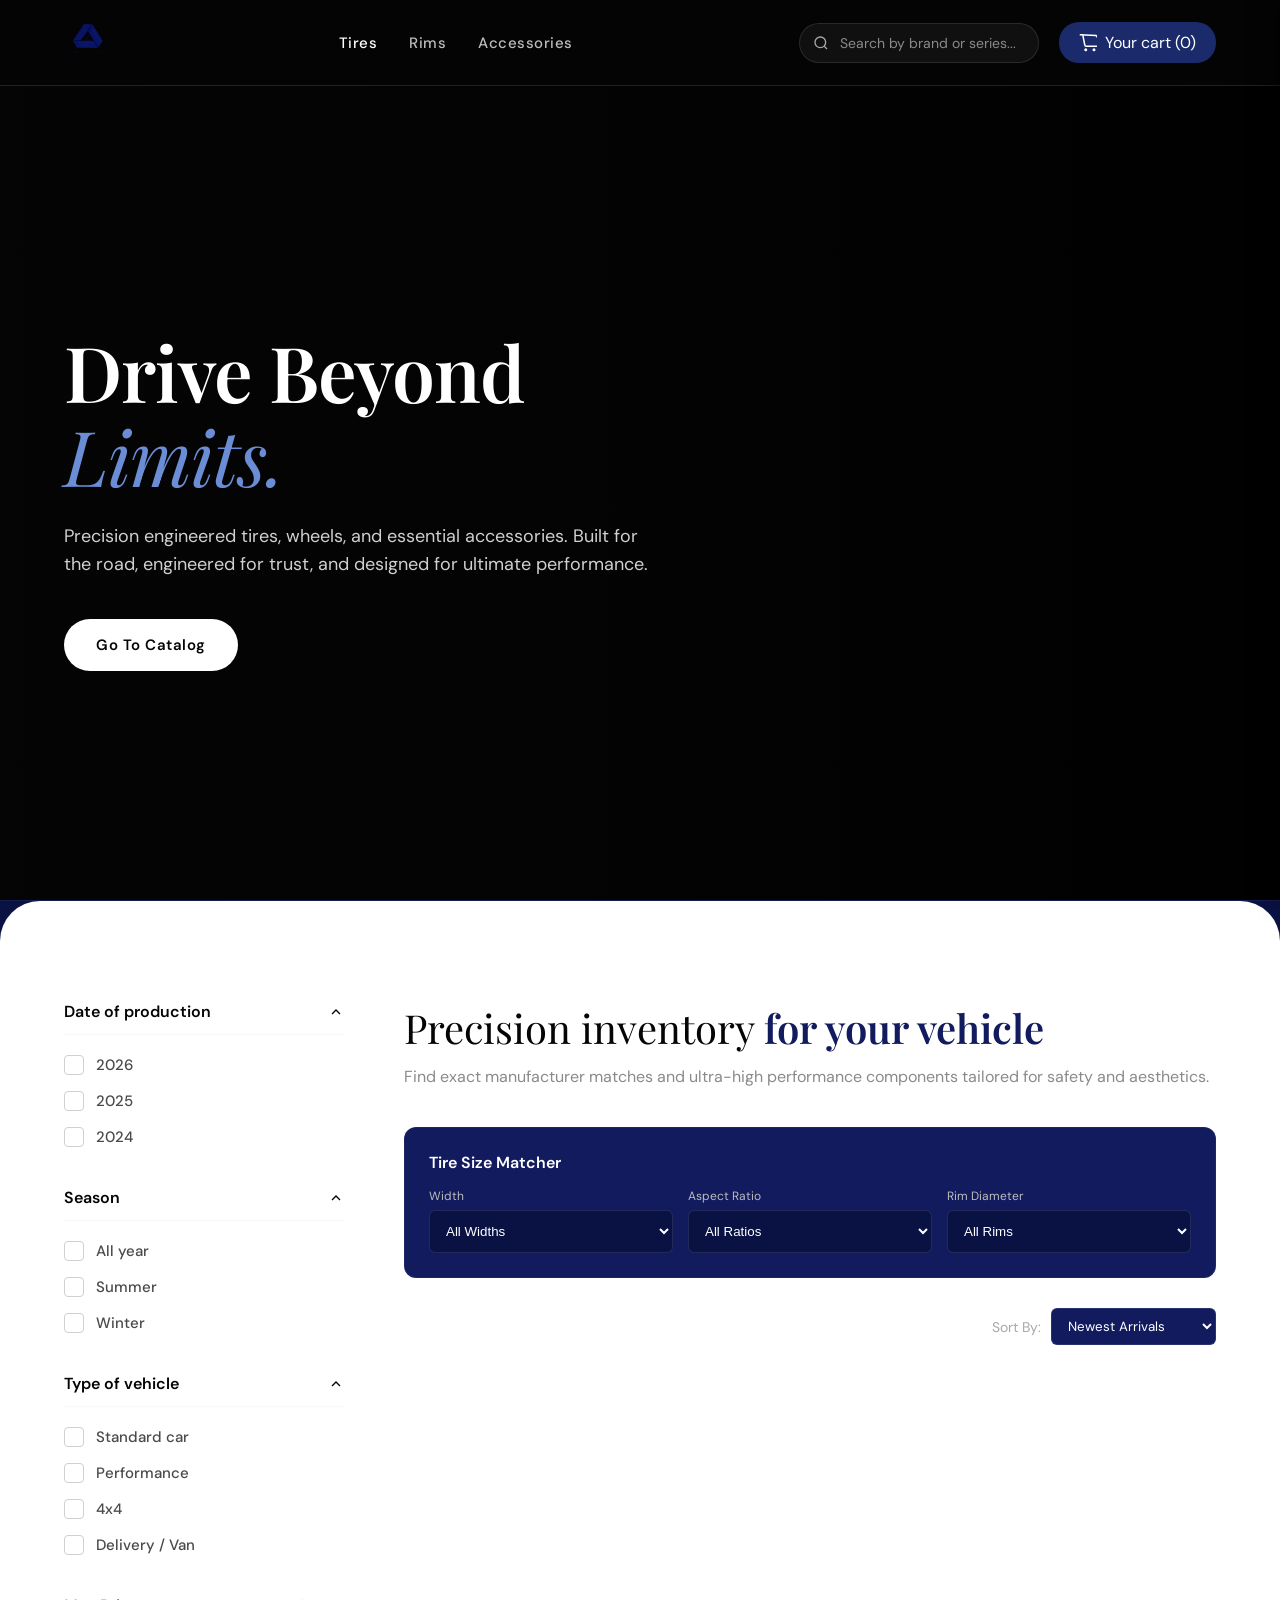
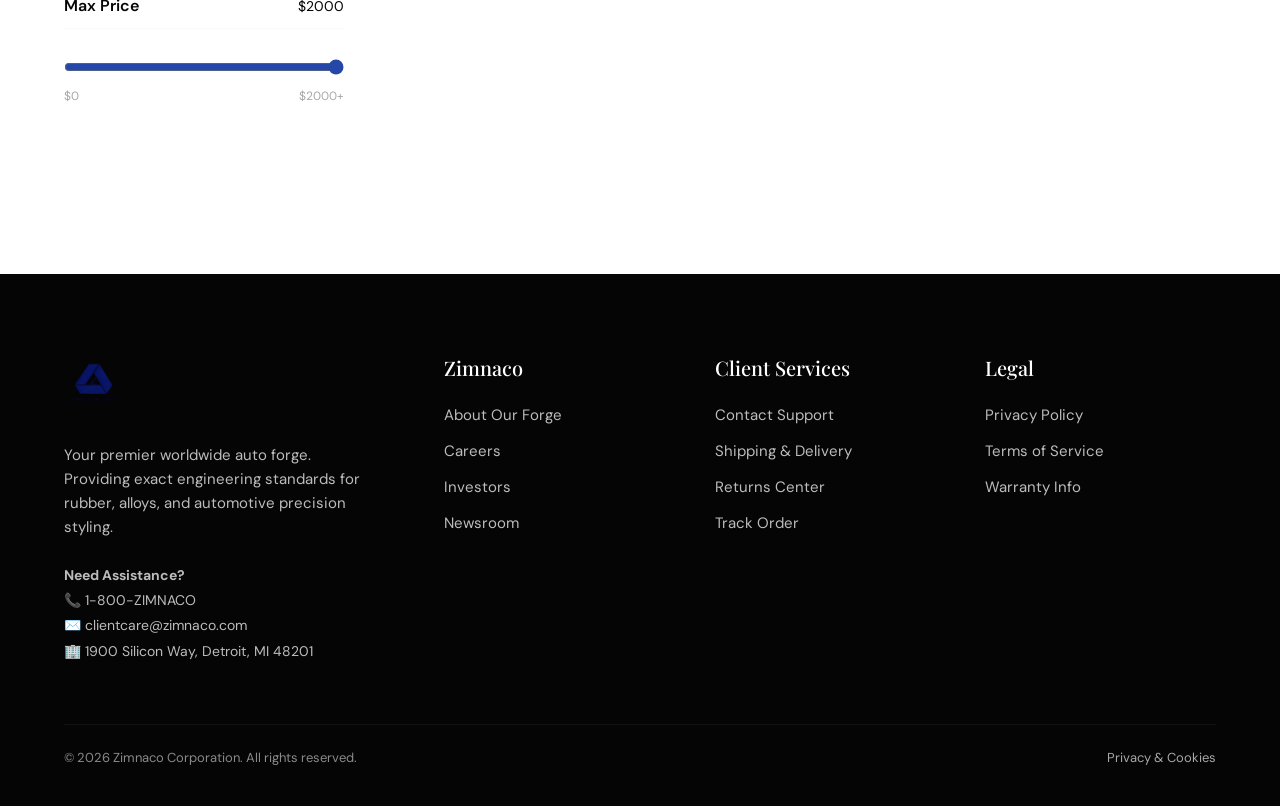
==== commit 0a2a45a4: "feat: implement demo checkout flow, update UI interactions, and localize product images" ====
--- a/index.html
+++ b/index.html
@@ -112,7 +112,7 @@
   
   .sidebar { width: 280px; flex-shrink: 0; }
   .filter-group { margin-bottom: 40px; }
-  .filter-header { font-family: var(--font-display); font-size: 20px; font-weight: 600; margin-bottom: 20px; padding-bottom: 12px; border-bottom: 1px solid var(--off-white); display: flex; justify-content: space-between; align-items: center; cursor: pointer;}
+  .filter-header { font-family: var(--font-body); font-size: 16px; font-weight: 600; margin-bottom: 20px; padding-bottom: 12px; border-bottom: 1px solid var(--off-white); display: flex; justify-content: space-between; align-items: center; cursor: pointer;}
   .filter-header svg { width: 16px; height: 16px; stroke: var(--black); stroke-width: 2; fill: none; transition: transform 0.3s; }
   
   .checkbox-label { display: flex; align-items: center; position: relative; padding-left: 32px; margin-bottom: 16px; cursor: pointer; font-size: 15px; color: var(--silver-800); user-select: none; transition: color 0.2s; }
@@ -214,15 +214,18 @@
         <img src="logo.png" alt="Zimnaco" class="nav-logo">
       </a>
       <div class="nav-links">
-        <a data-category="tires">Tires</a>
-        <a data-category="rims">Rims</a>
-        <a data-category="accessories">Accessories</a>
+        <a href="#store" data-category="tires">Tires</a>
+        <a href="#store" data-category="rims">Rims</a>
+        <a href="#store" data-category="accessories">Accessories</a>
       </div>
       <div class="nav-actions">
-        <div class="nav-search">
+        <div class="nav-search" id="desktopSearch">
           <input type="text" placeholder="Search by brand or series...">
           <svg viewBox="0 0 24 24" fill="none"><circle cx="11" cy="11" r="8"/><line x1="21" y1="21" x2="16.65" y2="16.65"/></svg>
         </div>
+        <button class="mobile-search-btn" id="mobileSearchBtn">
+          <svg viewBox="0 0 24 24" fill="none" width="20" height="20" stroke="white" stroke-width="2"><circle cx="11" cy="11" r="8"/><line x1="21" y1="21" x2="16.65" y2="16.65"/></svg>
+        </button>
         <div class="mobile-cart" id="mobileCartBtn">
           <svg width="24" height="24" viewBox="0 0 24 24" fill="none" stroke="currentColor" stroke-width="2"><circle cx="9" cy="21" r="1"/><circle cx="20" cy="21" r="1"/><path d="M1 1h4l2.68 13.39a2 2 0 0 0 2 2h14a2 2 0 0 0 2-2V6l-3-4z"/></svg>
           <span>0</span>
@@ -232,6 +235,9 @@
           <span>Your cart (0)</span>
         </div>
       </div>
+    </div>
+    <div class="mobile-search-bar" id="mobileSearchBar">
+      <input type="text" id="mobileSearchInput" placeholder="Search...">
     </div>
   </nav>
 
@@ -330,6 +336,20 @@
             <span class="checkbox-text">Delivery / Van</span>
           </label>
         </div>
+
+        <div class="filter-group">
+          <div class="filter-header" style="cursor: default;">
+            Max Price
+            <span id="priceLabel" style="font-size: 14px; font-weight: 400;">$2000</span>
+          </div>
+          <div class="price-slider-wrap" style="padding: 10px 0;">
+            <input type="range" id="priceRange" min="0" max="2000" value="2000" style="width: 100%; accent-color: var(--navy-500);">
+            <div style="display: flex; justify-content: space-between; font-size: 12px; color: var(--silver-500); margin-top: 8px;">
+              <span>$0</span>
+              <span>$2000+</span>
+            </div>
+          </div>
+        </div>
       </aside>
 
       <main class="store-main">
@@ -340,28 +360,25 @@
 
         <div class="size-selector-panel reveal">
           <h3>Tire Size Matcher</h3>
-          <div class="size-grid">
+          <div class="size-grid" style="grid-template-columns: 1fr 1fr 1fr;">
             <div class="size-col">
               <label>Width</label>
-              <select><option>Select Width</option><option>185</option><option>195</option><option>205</option><option>225</option><option>235</option><option>245</option><option>265</option></select>
+              <select id="sizeWidth"><option value="">All Widths</option><option value="185">185</option><option value="195">195</option><option value="205">205</option><option value="225">225</option><option value="235">235</option><option value="245">245</option><option value="265">265</option></select>
             </div>
             <div class="size-col">
               <label>Aspect Ratio</label>
-              <select><option>Select Ratio</option><option>40</option><option>45</option><option>55</option><option>60</option><option>65</option><option>70</option></select>
+              <select id="sizeRatio"><option value="">All Ratios</option><option value="40">40</option><option value="45">45</option><option value="55">55</option><option value="60">60</option><option value="65">65</option><option value="70">70</option></select>
             </div>
             <div class="size-col">
               <label>Rim Diameter</label>
-              <select><option>Select Rim</option><option>R15</option><option>R16</option><option>R17</option><option>R18</option><option>R19</option></select>
-            </div>
-            <div class="size-col" style="padding-bottom: 5px;">
-              <button class="btn btn--primary" style="padding: 10px 24px; font-size: 13px;" onclick="alert('Demo: Searching matching specifications...')">Find Tires</button>
+              <select id="sizeRim"><option value="">All Rims</option><option value="R15">R15</option><option value="R16">R16</option><option value="R17">R17</option><option value="R18">R18</option><option value="R19">R19</option></select>
             </div>
           </div>
         </div>
 
         <div class="controls-row reveal">
           <div class="results-header" style="margin:0;">
-            <span class="results-title">results (0)</span>
+            <span class="results-title" style="opacity: 0; transition: opacity 0.3s;"></span>
           </div>
           <div class="sort-control">
             Sort By: 
--- a/app.css
+++ b/app.css
@@ -51,13 +51,27 @@
     justify-content: center;
 }
 
-@media (max-width: 768px) {
-    .hamburger-menu, .mobile-cart { display: block; }
-}
-
 .mobile-nav-overlay {
     position: fixed; inset: 0; background: rgba(0,0,0,0.7); z-index: 10000;
     opacity: 0; pointer-events: none; transition: opacity 0.3s;
+}
+.mobile-search-btn {
+    display: none; background: none; border: none; cursor: pointer; padding: 4px;
+}
+.mobile-search-bar {
+    position: absolute; top: 100%; left: 0; width: 100%; background: var(--navy-900);
+    padding: 0 5%; max-height: 0; overflow: hidden; transition: max-height 0.3s ease, padding 0.3s ease;
+    border-bottom: 1px solid rgba(255,255,255,0.05);
+}
+.mobile-search-bar.active { max-height: 70px; padding: 15px 5%; }
+.mobile-search-bar input {
+    width: 100%; padding: 12px 16px; border-radius: 8px; border: 1px solid rgba(255,255,255,0.1);
+    background: var(--navy-800); color: white; font-family: var(--font-body); font-size: 14px; outline: none;
+}
+@media (max-width: 768px) {
+    .hamburger-menu, .mobile-cart, .mobile-search-btn { display: block; }
+    #desktopSearch { display: none; }
+    .nav-actions { gap: 15px; }
 }
 .mobile-nav-overlay.active { opacity: 1; pointer-events: auto; }
 
@@ -185,3 +199,34 @@
 .empty-state { text-align: center; padding: 60px 20px; grid-column: 1 / -1; }
 .empty-state h3 { color: white; font-size: 24px; margin-bottom: 10px; }
 .empty-state p { color: var(--silver-400); margin-bottom: 20px; }
+
+/* Filter Collapsible Logic */
+.filter-group.collapsed .checkbox-label { display: none; }
+.filter-group.collapsed .filter-header svg { transform: rotate(180deg); }
+.filter-group .filter-header svg { transition: transform 0.3s ease; }
+
+/* Bounce Animation */
+@keyframes cartBounce {
+    0% { transform: scale(1); }
+    50% { transform: scale(1.2); }
+    100% { transform: scale(1); }
+}
+.mobile-cart.bounce, .nav-cart.bounce { animation: cartBounce 0.3s ease; }
+
+/* Add to Cart Button States */
+.add-to-cart-btn {
+    transition: all 0.3s ease;
+    display: flex; justify-content: center; align-items: center; gap: 8px;
+}
+.add-to-cart-btn.added {
+    background-color: var(--accent-green) !important;
+    color: white !important;
+}
+
+/* Tire Diagram Modal */
+.tire-diagram {
+    display: flex; align-items: center; gap: 15px; padding: 15px;
+    background: rgba(255,255,255,0.02); border-radius: 8px; margin-bottom: 30px;
+    border: 1px solid rgba(255,255,255,0.05); color: var(--silver-400); font-size: 13px;
+}
+.tire-diagram svg { color: var(--silver-500); }
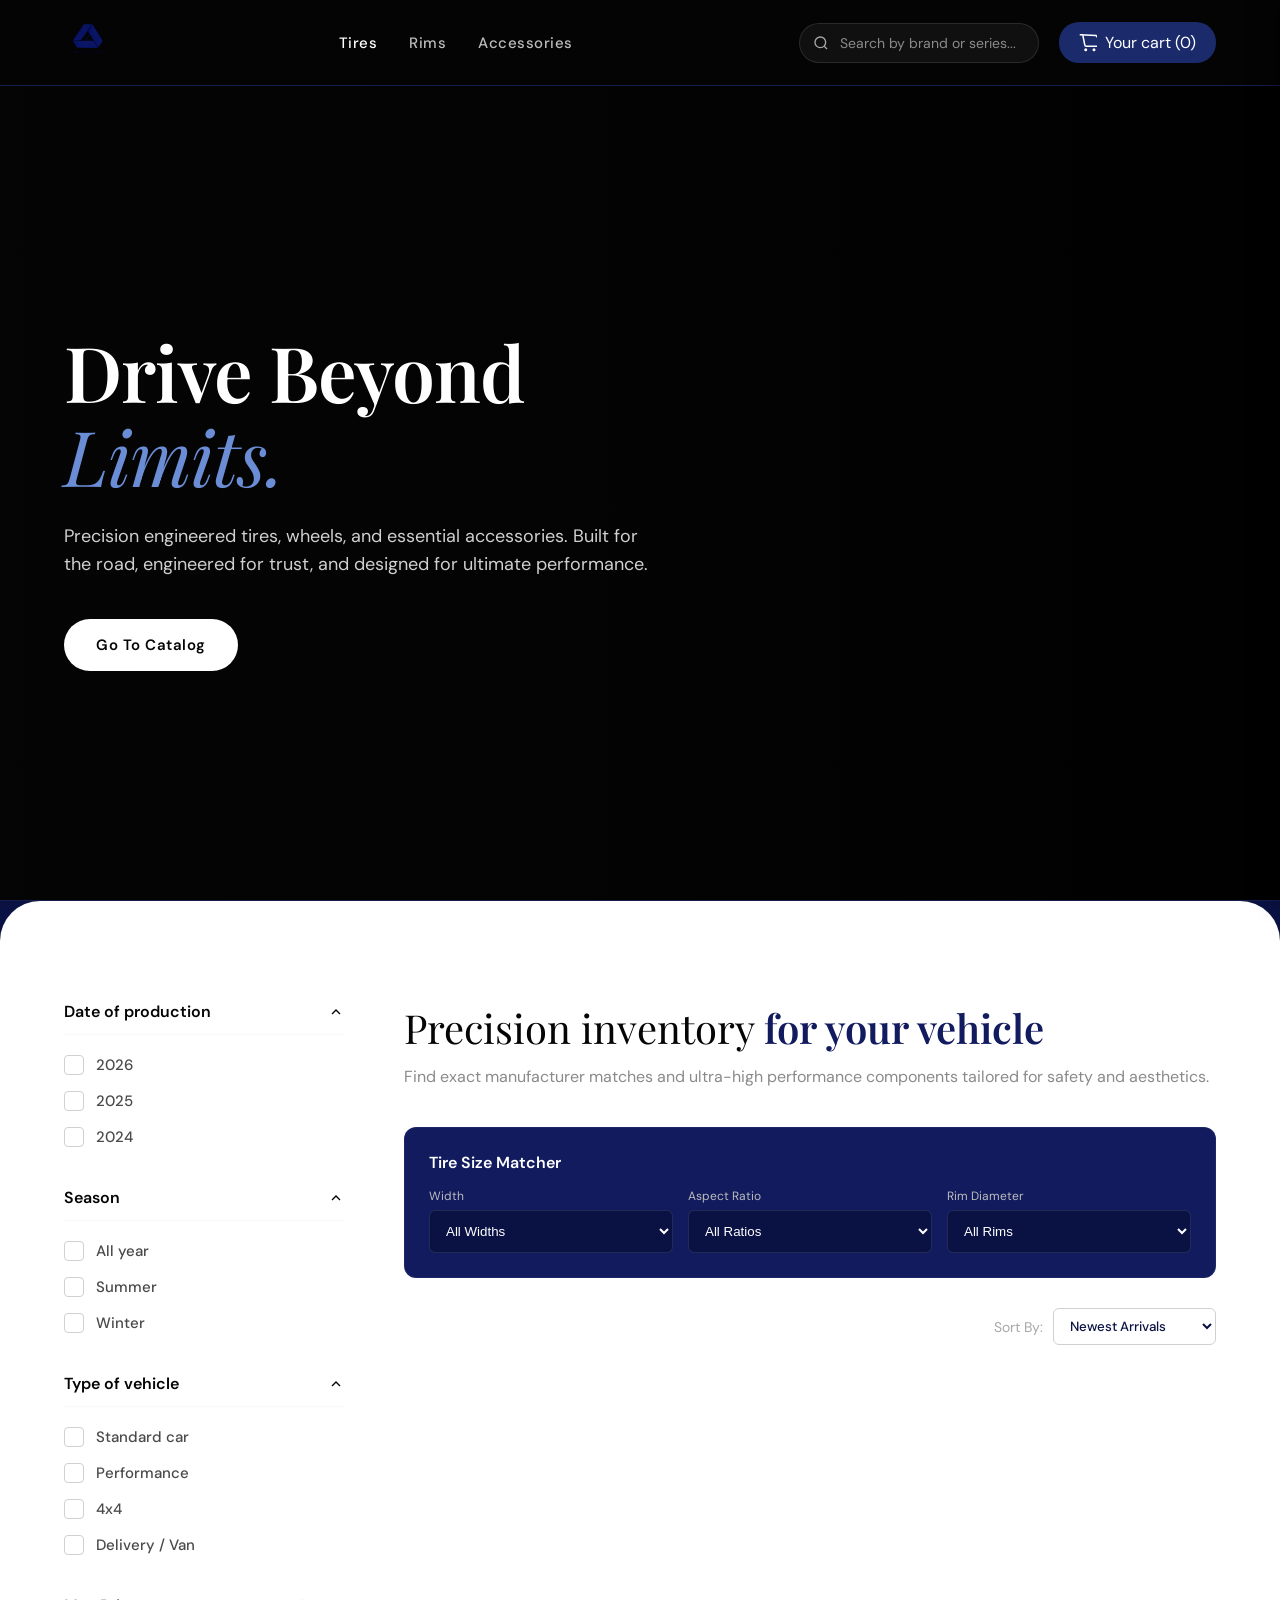
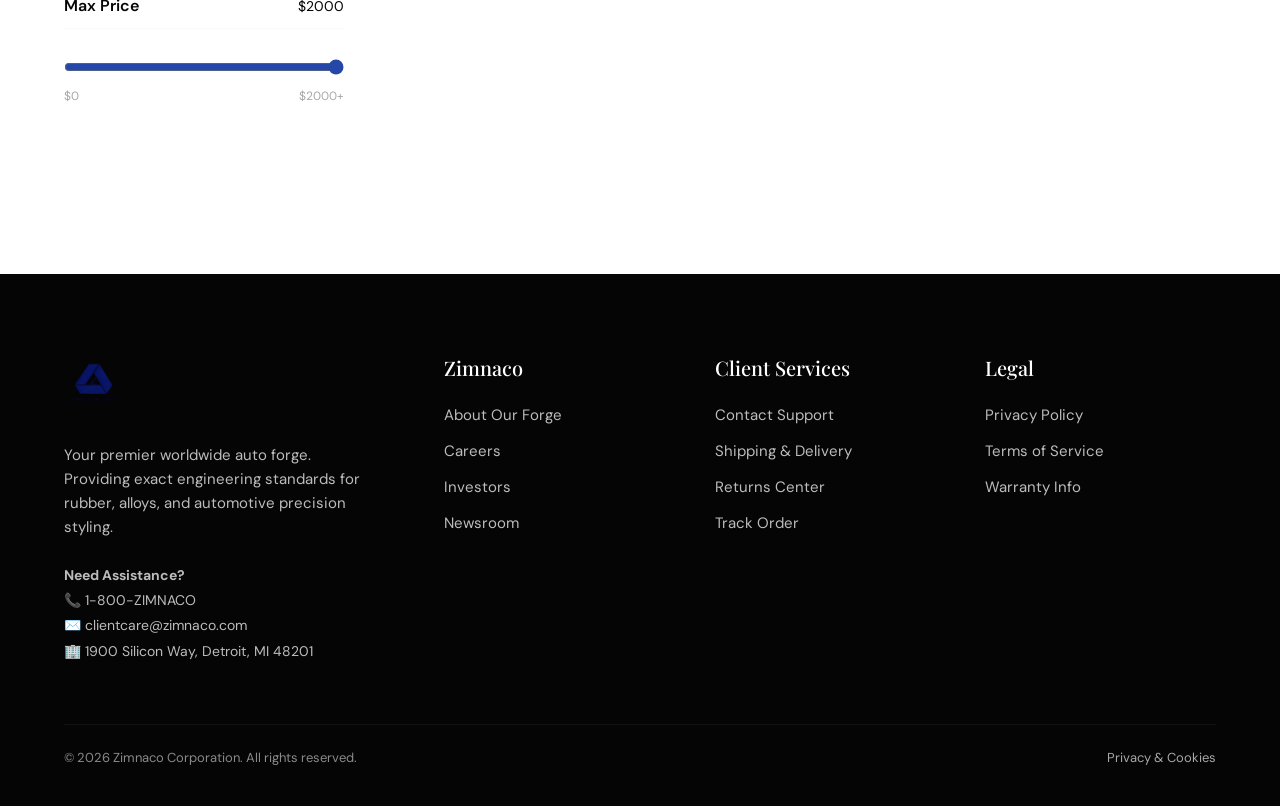
==== commit c98a5043: "auto" ====
--- a/index.html
+++ b/index.html
@@ -331,7 +331,7 @@
             <span class="checkbox-text">4x4</span>
           </label>
           <label class="checkbox-label">
-            <input type="checkbox" value="Deliver">
+            <input type="checkbox" value="Delivery / Van">
             <div class="custom-checkbox"></div>
             <span class="checkbox-text">Delivery / Van</span>
           </label>
--- a/app.css
+++ b/app.css
@@ -98,8 +98,8 @@
     display: flex; align-items: center; gap: 10px; color: var(--silver-500); font-size: 14px;
 }
 .sort-control select {
-    background: var(--navy-800); border: 1px solid rgba(255,255,255,0.1); color: white;
-    padding: 8px 12px; border-radius: 6px; outline: none; font-family: var(--font-body);
+    background: var(--white); border: 1px solid var(--silver-300); color: var(--navy-900);
+    padding: 8px 12px; border-radius: 6px; outline: none; font-family: var(--font-body); font-weight: 500;
 }
 
 /* Tire Size Selector */
@@ -197,8 +197,8 @@
 }
 
 .empty-state { text-align: center; padding: 60px 20px; grid-column: 1 / -1; }
-.empty-state h3 { color: white; font-size: 24px; margin-bottom: 10px; }
-.empty-state p { color: var(--silver-400); margin-bottom: 20px; }
+.empty-state h3 { color: var(--navy-900); font-size: 24px; margin-bottom: 10px; }
+.empty-state p { color: var(--silver-500); margin-bottom: 20px; }
 
 /* Filter Collapsible Logic */
 .filter-group.collapsed .checkbox-label { display: none; }
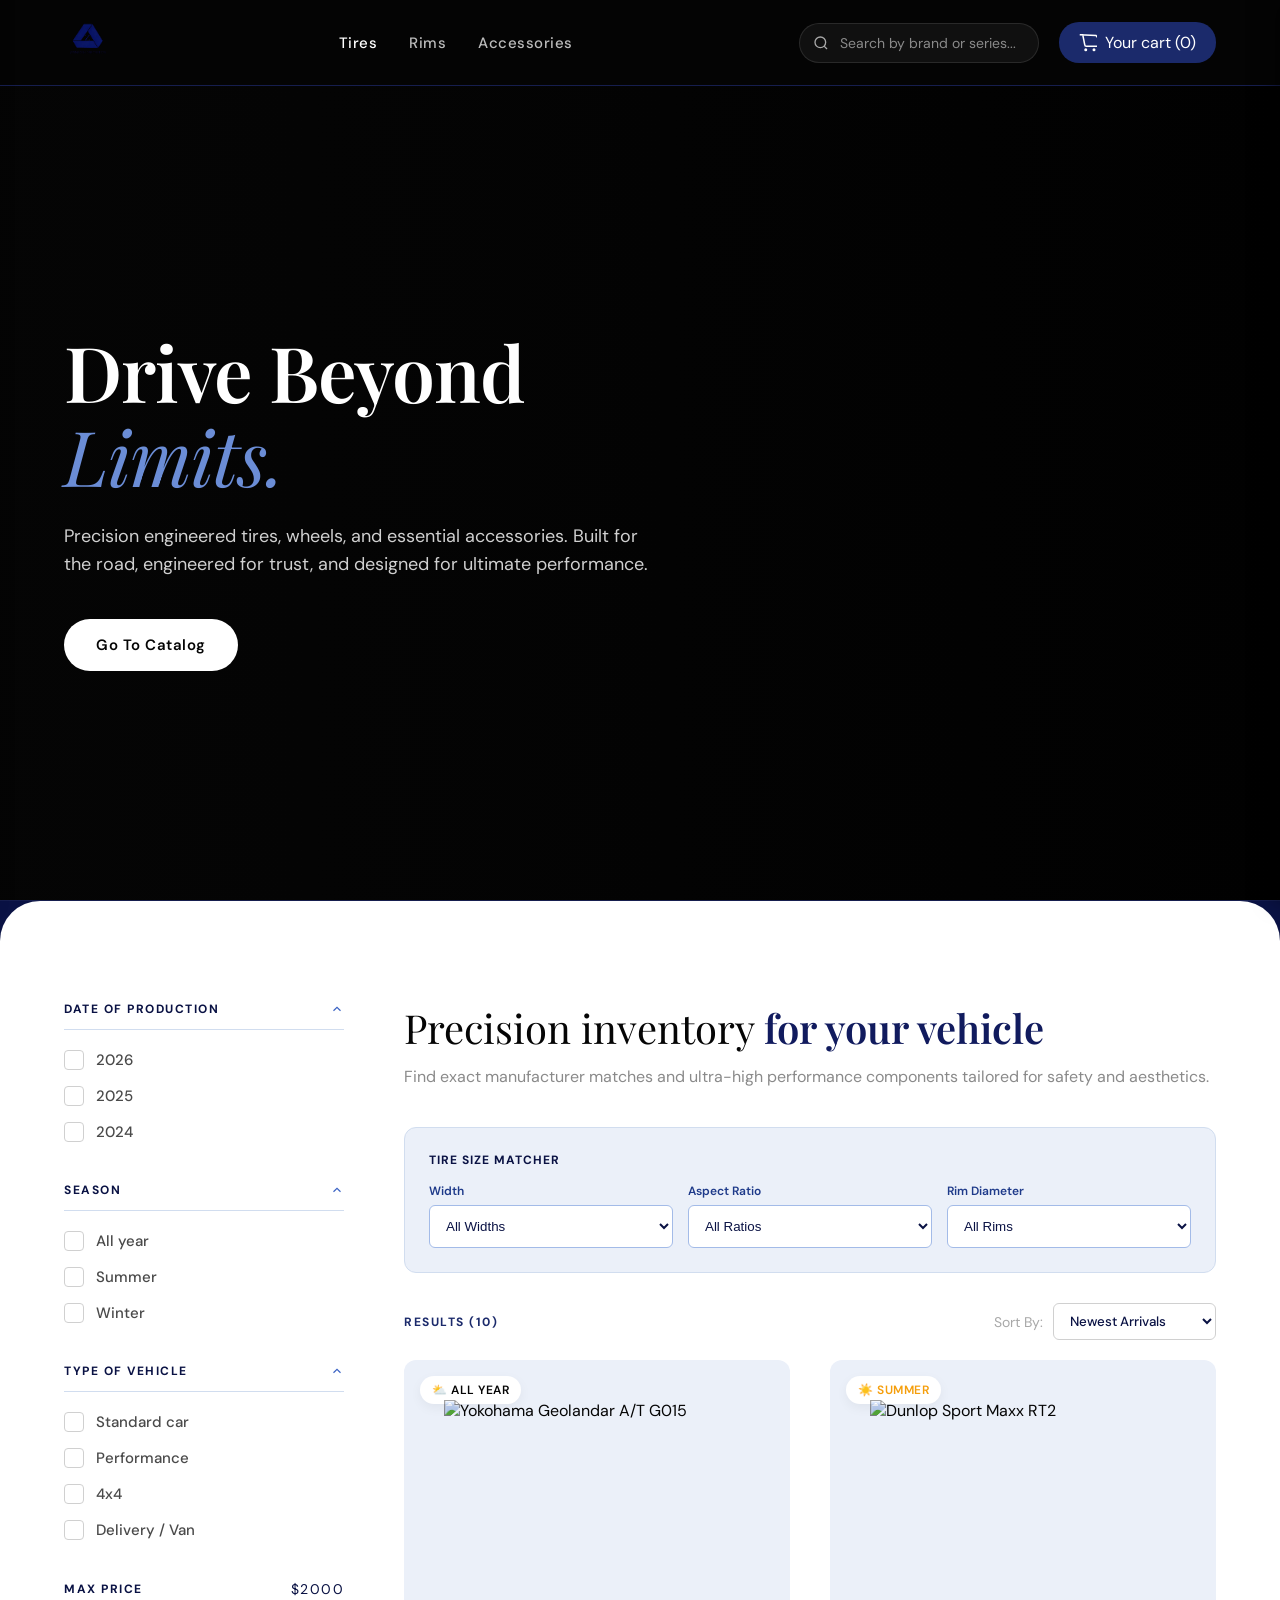
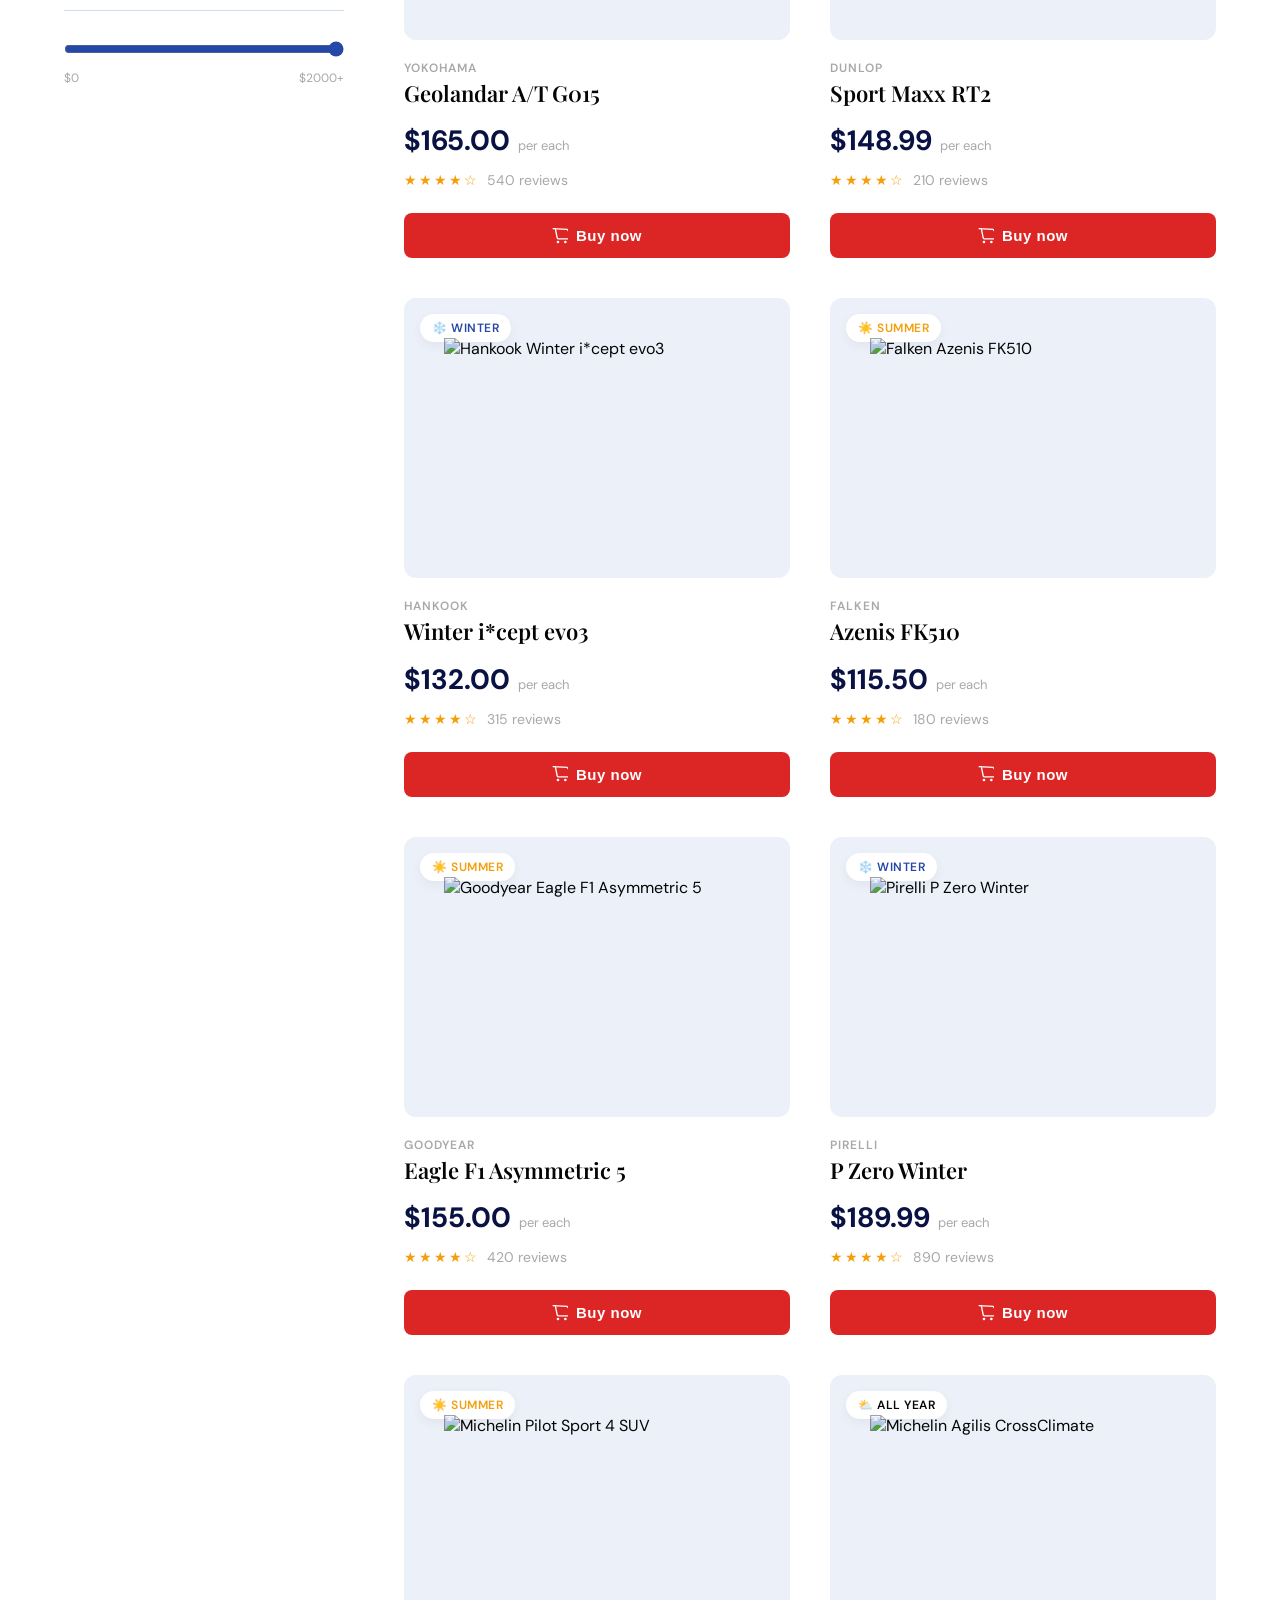
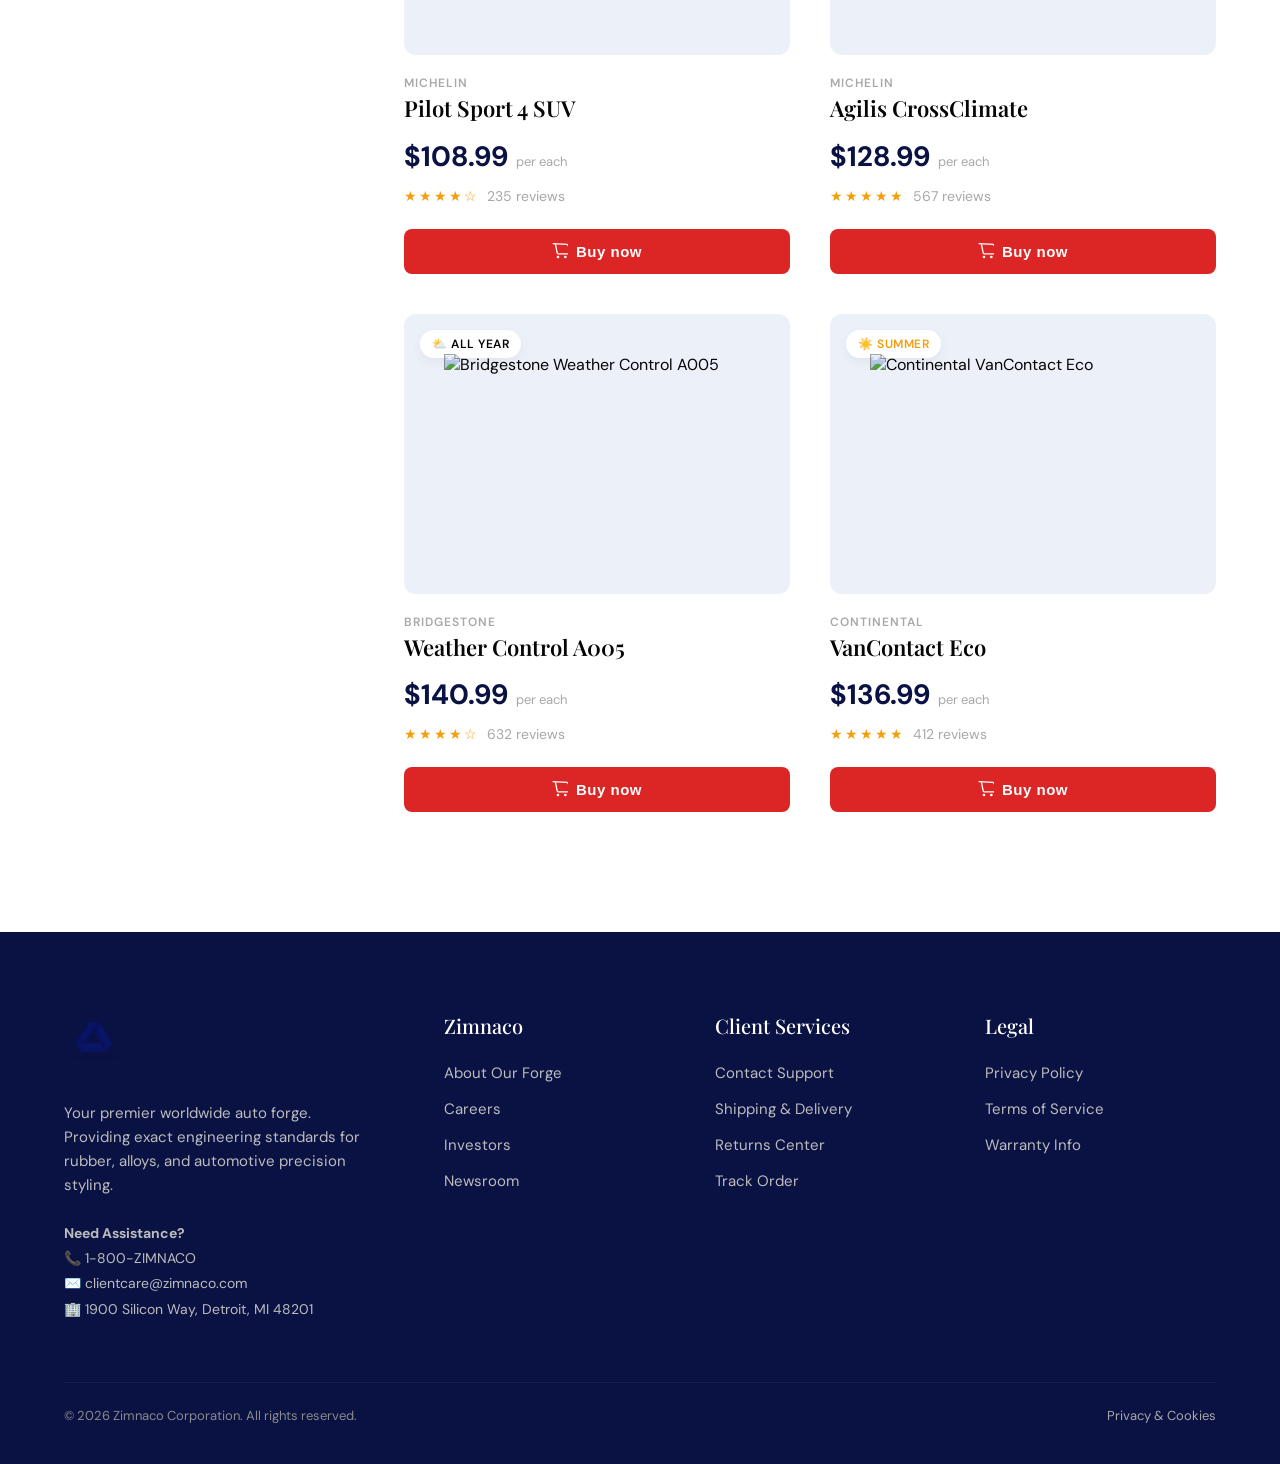
==== commit ac68fce8: "update" ====
--- a/index.html
+++ b/index.html
@@ -52,7 +52,7 @@
 
   body {
     font-family: var(--font-body);
-    background-color: var(--black);
+    background-color: var(--navy-900);
     color: var(--black);
     -webkit-font-smoothing: antialiased;
     overflow-x: hidden;
@@ -60,15 +60,15 @@
 
   /* ── PRELOADER ── */
   .preloader {
-    position: fixed; inset: 0; background: var(--black); z-index: 9999;
+    position: fixed; inset: 0; background: var(--navy-900); z-index: 9999;
     display: flex; align-items: center; justify-content: center;
     transition: opacity 0.6s ease, visibility 0.6s ease;
   }
   .preloader.hidden { opacity: 0; visibility: hidden; }
   .logo-pulse { width: 220px; animation: pulse 1.5s infinite alternate cubic-bezier(0.4, 0, 0.2, 1); }
   @keyframes pulse {
-    0% { transform: scale(0.95); opacity: 0.8; filter: drop-shadow(0 0 10px rgba(59,99,196,0.2)); }
-    100% { transform: scale(1.05); opacity: 1; filter: drop-shadow(0 0 35px rgba(59,99,196,0.7)); }
+    0% { transform: scale(0.95); opacity: 1; filter: drop-shadow(0 0 24px rgba(107,141,214,0.6)); }
+    100% { transform: scale(1.05); opacity: 1; filter: drop-shadow(0 0 60px rgba(107,141,214,1)) drop-shadow(0 0 20px rgba(59,99,196,0.8)); }
   }
 
   /* ── NAVBAR ── */
@@ -112,8 +112,8 @@
   
   .sidebar { width: 280px; flex-shrink: 0; }
   .filter-group { margin-bottom: 40px; }
-  .filter-header { font-family: var(--font-body); font-size: 16px; font-weight: 600; margin-bottom: 20px; padding-bottom: 12px; border-bottom: 1px solid var(--off-white); display: flex; justify-content: space-between; align-items: center; cursor: pointer;}
-  .filter-header svg { width: 16px; height: 16px; stroke: var(--black); stroke-width: 2; fill: none; transition: transform 0.3s; }
+  .filter-header { font-family: var(--font-body); font-size: 12px; font-weight: 700; letter-spacing: 1.5px; text-transform: uppercase; margin-bottom: 20px; padding-bottom: 12px; border-bottom: 1px solid var(--navy-100); display: flex; justify-content: space-between; align-items: center; cursor: pointer; color: var(--navy-900); }
+  .filter-header svg { width: 14px; height: 14px; stroke: var(--navy-400); stroke-width: 2; fill: none; transition: transform 0.3s; }
   
   .checkbox-label { display: flex; align-items: center; position: relative; padding-left: 32px; margin-bottom: 16px; cursor: pointer; font-size: 15px; color: var(--silver-800); user-select: none; transition: color 0.2s; }
   .checkbox-label:hover { color: var(--black); }
@@ -132,12 +132,12 @@
   .store-header p { color: var(--silver-600); font-size: 16px; }
 
   .results-header { display: flex; justify-content: space-between; align-items: center; margin-bottom: 20px; }
-  .results-title { font-weight: 600; color: var(--silver-700); text-transform: uppercase; font-size: 13px; letter-spacing: 1px; }
+  .results-title { font-weight: 700; color: var(--navy-700); text-transform: uppercase; font-size: 12px; letter-spacing: 1.5px; }
   
   .active-filters-row { display: flex; flex-wrap: wrap; gap: 12px; margin-bottom: 40px; align-items: center; }
   .filter-category { display: flex; gap: 8px; align-items: center; padding: 4px 0; }
   .cat-name { font-size: 13px; color: var(--silver-600); font-weight: 500; text-transform: uppercase; letter-spacing: 0.5px; }
-  .active-tag { display: inline-flex; align-items: center; gap: 6px; padding: 6px 12px; background: var(--off-white); border: 1px solid var(--silver-200); border-radius: 20px; font-size: 13px; font-weight: 500; color: var(--black); cursor: pointer; transition: all 0.2s; }
+  .active-tag { display: inline-flex; align-items: center; gap: 6px; padding: 6px 12px; background: var(--navy-50); border: 1px solid var(--navy-100); border-radius: 20px; font-size: 13px; font-weight: 500; color: var(--navy-800); cursor: pointer; transition: all 0.2s; }
   .active-tag:hover { background: #fee2e2; border-color: #fca5a5; color: var(--accent-red); }
   .active-tag svg { width: 14px; height: 14px; stroke: currentColor; stroke-width: 2; pointer-events: none; }
 
@@ -147,7 +147,8 @@
   .product-card { position: relative; display: flex; flex-direction: column; transition: transform 0.3s ease; }
   .product-card:hover { transform: translateY(-8px); }
   
-  .card-image-wrap { position: relative; background: var(--off-white); border-radius: 12px; padding: 40px; margin-bottom: 20px; height: 280px; display: flex; align-items: center; justify-content: center; cursor: pointer;}
+  .card-image-wrap { position: relative; background: var(--navy-50); border-radius: 12px; padding: 40px; margin-bottom: 20px; height: 280px; display: flex; align-items: center; justify-content: center; cursor: pointer; transition: background 0.3s; }
+  .product-card:hover .card-image-wrap { background: var(--navy-100); }
   .card-image-wrap img { width: 100%; height: 100%; object-fit: contain; transition: transform 0.5s cubic-bezier(0.4, 0, 0.2, 1); mix-blend-mode: multiply; }
   .product-card:hover .card-image-wrap img { transform: scale(1.05) rotate(2deg); }
   
@@ -167,11 +168,11 @@
   .stars { color: var(--accent-amber); letter-spacing: 2px; }
   .opinions { color: var(--silver-500); }
 
-  .btn--accent { background-color: var(--black); color: var(--white); width: 100%; border-radius: 8px; padding: 14px 24px; gap: 8px; transition: background 0.3s; }
-  .btn--accent:hover { background-color: var(--navy-700); }
+  .btn--accent { background-color: var(--accent-red); color: var(--white); width: 100%; border-radius: 8px; padding: 14px 24px; gap: 8px; transition: all 0.3s; }
+  .btn--accent:hover { background-color: #b91c1c; transform: translateY(-1px); box-shadow: 0 8px 20px rgba(220,38,38,0.3); }
 
   /* ── FOOTER ── */
-  .footer { background: var(--black); color: var(--white); padding: 80px 5% 40px; margin-top: auto; }
+  .footer { background: var(--navy-900); color: var(--white); padding: 80px 5% 40px; margin-top: auto; }
   .footer-container { max-width: 1500px; margin: 0 auto; display: grid; grid-template-columns: 300px 1fr; gap: 80px; }
   
   .footer-brand p { color: var(--silver-400); font-size: 15px; line-height: 1.6; margin-bottom: 24px; }
@@ -395,9 +396,7 @@
           <!-- Filled densely by Javascript -->
         </div>
 
-        <div class="product-grid" id="productGrid">
-            <!-- Products injected by app.js -->
-        </div>
+        <div class="product-grid" id="productGrid"></div>
 
       </main>
     </div>
--- a/app.css
+++ b/app.css
@@ -104,19 +104,21 @@
 
 /* Tire Size Selector */
 .size-selector-panel {
-    background: var(--navy-800);
+    background: var(--navy-50);
     padding: 24px;
     border-radius: 12px;
     margin-bottom: 30px;
-    border: 1px solid rgba(255,255,255,0.05);
-}
-.size-selector-panel h3 { color: white; margin-bottom: 15px; font-size: 16px; font-weight: 600; }
+    border: 1px solid var(--navy-100);
+}
+.size-selector-panel h3 { color: var(--navy-900); margin-bottom: 15px; font-size: 12px; font-weight: 700; text-transform: uppercase; letter-spacing: 1px; }
 .size-grid { display: grid; grid-template-columns: 1fr 1fr 1fr auto; gap: 15px; align-items: end; }
-.size-col label { display: block; font-size: 12px; color: var(--silver-400); margin-bottom: 6px; }
+.size-col label { display: block; font-size: 12px; color: var(--navy-600); margin-bottom: 6px; font-weight: 600; }
 .size-col select {
-    width: 100%; background: var(--navy-900); border: 1px solid rgba(255,255,255,0.1);
-    color: white; padding: 12px; border-radius: 6px; outline: none;
-}
+    width: 100%; background: var(--white); border: 1px solid var(--navy-200);
+    color: var(--navy-900); padding: 12px; border-radius: 6px; outline: none; font-weight: 500;
+    transition: border-color 0.2s;
+}
+.size-col select:focus { border-color: var(--navy-500); }
 @media (max-width: 768px) { .size-grid { grid-template-columns: 1fr; } }
 
 /* Cart Drawer */
@@ -139,7 +141,7 @@
 
 .cart-items { flex: 1; overflow-y: auto; padding: 24px; display: flex; flex-direction: column; gap: 20px; }
 .cart-item { display: flex; gap: 15px; padding-bottom: 20px; border-bottom: 1px solid rgba(255,255,255,0.05); }
-.cart-item img { width: 80px; height: 80px; object-fit: cover; border-radius: 8px; background: white; }
+.cart-item img { width: 80px; height: 80px; object-fit: contain; border-radius: 8px; background: var(--navy-50); padding: 8px; }
 .cart-item-info h4 { color: white; font-size: 14px; margin-bottom: 4px; }
 .cart-item-details { color: var(--silver-500); font-size: 12px; margin-bottom: 6px; }
 .cart-item-price { color: white; font-weight: 600; font-size: 16px; margin-bottom: 10px; }
